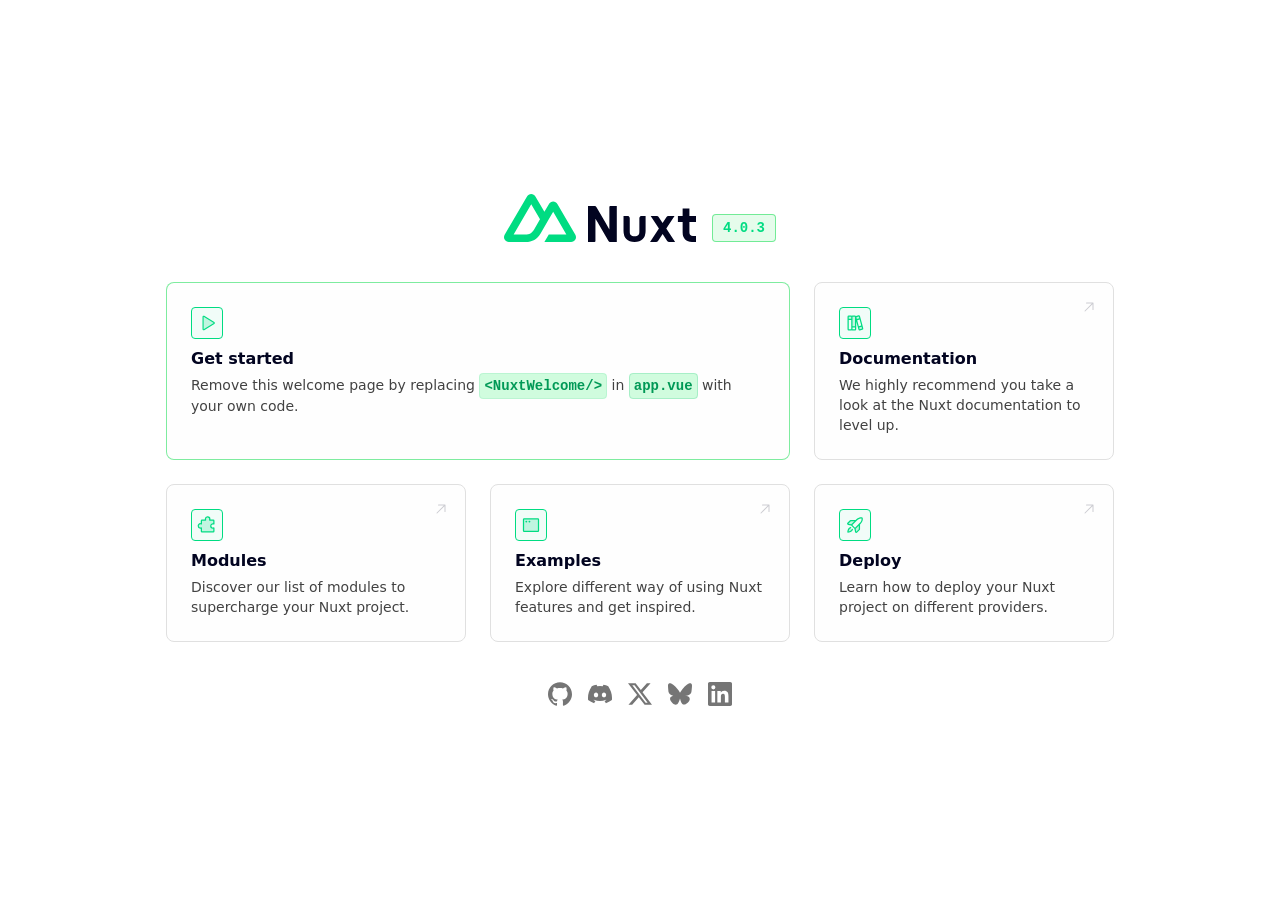
==== index.html @ 25d469da "Updates" ====
<!DOCTYPE html><html><head><meta charset="utf-8"><meta name="viewport" content="width=device-width, initial-scale=1"><title>Welcome to Nuxt!</title><style>*,:after,:before{border-color:var(--un-default-border-color,#e5e7eb);border-style:solid;border-width:0;box-sizing:border-box}:after,:before{--un-content:""}html{line-height:1.5;-webkit-text-size-adjust:100%;font-family:ui-sans-serif,system-ui,sans-serif,Apple Color Emoji,Segoe UI Emoji,Segoe UI Symbol,Noto Color Emoji;font-feature-settings:normal;font-variation-settings:normal;-moz-tab-size:4;tab-size:4;-webkit-tap-highlight-color:transparent}body{line-height:inherit;margin:0}h1,h2{font-size:inherit;font-weight:inherit}a{color:inherit;text-decoration:inherit}h1,h2,p,ul{margin:0}ul{list-style:none;padding:0}svg{display:block;vertical-align:middle}*,:after,:before{--un-rotate:0;--un-rotate-x:0;--un-rotate-y:0;--un-rotate-z:0;--un-scale-x:1;--un-scale-y:1;--un-scale-z:1;--un-skew-x:0;--un-skew-y:0;--un-translate-x:0;--un-translate-y:0;--un-translate-z:0;--un-pan-x: ;--un-pan-y: ;--un-pinch-zoom: ;--un-scroll-snap-strictness:proximity;--un-ordinal: ;--un-slashed-zero: ;--un-numeric-figure: ;--un-numeric-spacing: ;--un-numeric-fraction: ;--un-border-spacing-x:0;--un-border-spacing-y:0;--un-ring-offset-shadow:0 0 transparent;--un-ring-shadow:0 0 transparent;--un-shadow-inset: ;--un-shadow:0 0 transparent;--un-ring-inset: ;--un-ring-offset-width:0px;--un-ring-offset-color:#fff;--un-ring-width:0px;--un-ring-color:rgba(147,197,253,.5);--un-blur: ;--un-brightness: ;--un-contrast: ;--un-drop-shadow: ;--un-grayscale: ;--un-hue-rotate: ;--un-invert: ;--un-saturate: ;--un-sepia: ;--un-backdrop-blur: ;--un-backdrop-brightness: ;--un-backdrop-contrast: ;--un-backdrop-grayscale: ;--un-backdrop-hue-rotate: ;--un-backdrop-invert: ;--un-backdrop-opacity: ;--un-backdrop-saturate: ;--un-backdrop-sepia: }</style><style>.sr-only[data-v-98a0f204]{height:1px;margin:-1px;overflow:hidden;padding:0;width:1px;clip:rect(0,0,0,0);border-width:0;white-space:nowrap}.absolute[data-v-98a0f204],.sr-only[data-v-98a0f204]{position:absolute}.relative[data-v-98a0f204]{position:relative}.right-4[data-v-98a0f204]{right:1rem}.top-4[data-v-98a0f204]{top:1rem}.grid[data-v-98a0f204]{display:grid}.grid-cols-1[data-v-98a0f204]{grid-template-columns:repeat(1,minmax(0,1fr))}.mx-auto[data-v-98a0f204]{margin-left:auto;margin-right:auto}.mb-6[data-v-98a0f204]{margin-bottom:1.5rem}.mt-1[data-v-98a0f204]{margin-top:.25rem}.mt-4[data-v-98a0f204]{margin-top:1rem}.mt-6[data-v-98a0f204]{margin-top:1.5rem}.inline-block[data-v-98a0f204]{display:inline-block}.size-\[18px\][data-v-98a0f204]{height:18px;width:18px}.size-4[data-v-98a0f204]{height:1rem;width:1rem}.group:hover .group-hover\:size-5[data-v-98a0f204],.size-5[data-v-98a0f204]{height:1.25rem;width:1.25rem}.h-\[32px\][data-v-98a0f204]{height:32px}.h-8[data-v-98a0f204]{height:2rem}.max-w-\[980px\][data-v-98a0f204]{max-width:980px}.min-h-screen[data-v-98a0f204]{min-height:100vh}.w-\[32px\][data-v-98a0f204]{width:32px}.w-full[data-v-98a0f204]{width:100%}.flex[data-v-98a0f204]{display:flex}.inline-flex[data-v-98a0f204]{display:inline-flex}.flex-col[data-v-98a0f204]{flex-direction:column}.place-content-center[data-v-98a0f204]{place-content:center}.items-end[data-v-98a0f204]{align-items:flex-end}.items-center[data-v-98a0f204]{align-items:center}.justify-center[data-v-98a0f204]{justify-content:center}.gap-1[data-v-98a0f204]{gap:.25rem}.gap-4[data-v-98a0f204]{gap:1rem}.gap-y-4[data-v-98a0f204]{row-gap:1rem}.border[data-v-98a0f204]{border-width:1px}.border-\[\#00DC42\]\/50[data-v-98a0f204]{border-color:#00dc4280}.border-\[\#00DC82\][data-v-98a0f204]{--un-border-opacity:1;border-color:rgb(0 220 130/var(--un-border-opacity))}.border-gray-200[data-v-98a0f204]{--un-border-opacity:1;border-color:rgb(224 224 224/var(--un-border-opacity))}.border-green-600\/10[data-v-98a0f204]{border-color:#00bb6a1a}.border-green-600\/20[data-v-98a0f204]{border-color:#00bb6a33}.hover\:border-\[\#00DC82\][data-v-98a0f204]:hover{--un-border-opacity:1;border-color:rgb(0 220 130/var(--un-border-opacity))}.rounded[data-v-98a0f204]{border-radius:.25rem}.rounded-lg[data-v-98a0f204]{border-radius:.5rem}.bg-\[\#00DC42\]\/10[data-v-98a0f204]{background-color:#00dc421a}.bg-\[\#00DC82\]\/5[data-v-98a0f204]{background-color:#00dc820d}.bg-gray-50\/10[data-v-98a0f204]{background-color:#f5f5f51a}.bg-green-50[data-v-98a0f204]{--un-bg-opacity:1;background-color:rgb(208 252 222/var(--un-bg-opacity))}.bg-white[data-v-98a0f204]{--un-bg-opacity:1;background-color:rgb(255 255 255/var(--un-bg-opacity))}.p-1[data-v-98a0f204]{padding:.25rem}.p-6[data-v-98a0f204]{padding:1.5rem}.px-2[data-v-98a0f204]{padding-left:.5rem;padding-right:.5rem}.px-4[data-v-98a0f204]{padding-left:1rem;padding-right:1rem}.py-1[data-v-98a0f204]{padding-bottom:.25rem;padding-top:.25rem}.text-\[12px\][data-v-98a0f204]{font-size:12px}.text-base[data-v-98a0f204]{font-size:1rem;line-height:1.5rem}.text-sm[data-v-98a0f204]{font-size:.875rem;line-height:1.25rem}.group:hover .group-hover\:text-\[\#00DC82\][data-v-98a0f204],.text-\[\#00DC82\][data-v-98a0f204]{--un-text-opacity:1;color:rgb(0 220 130/var(--un-text-opacity))}.text-\[\#020420\][data-v-98a0f204]{--un-text-opacity:1;color:rgb(2 4 32/var(--un-text-opacity))}.text-\[\#020420\]\/20[data-v-98a0f204]{color:#02042033}.text-gray-500[data-v-98a0f204]{--un-text-opacity:1;color:rgb(117 117 117/var(--un-text-opacity))}.text-gray-700[data-v-98a0f204]{--un-text-opacity:1;color:rgb(66 66 66/var(--un-text-opacity))}.text-green-700[data-v-98a0f204]{--un-text-opacity:1;color:rgb(0 153 86/var(--un-text-opacity))}.hover\:text-\[\#020420\][data-v-98a0f204]:hover{--un-text-opacity:1;color:rgb(2 4 32/var(--un-text-opacity))}.font-bold[data-v-98a0f204]{font-weight:700}.font-semibold[data-v-98a0f204]{font-weight:600}.leading-none[data-v-98a0f204]{line-height:1}.font-mono[data-v-98a0f204]{font-family:ui-monospace,SFMono-Regular,Menlo,Monaco,Consolas,Liberation Mono,Courier New,monospace}.antialiased[data-v-98a0f204]{-webkit-font-smoothing:antialiased;-moz-osx-font-smoothing:grayscale}.focus-visible\:ring-2[data-v-98a0f204]:focus-visible{--un-ring-width:2px;--un-ring-offset-shadow:var(--un-ring-inset) 0 0 0 var(--un-ring-offset-width) var(--un-ring-offset-color);--un-ring-shadow:var(--un-ring-inset) 0 0 0 calc(var(--un-ring-width) + var(--un-ring-offset-width)) var(--un-ring-color);box-shadow:var(--un-ring-offset-shadow),var(--un-ring-shadow),var(--un-shadow)}.transition-all[data-v-98a0f204]{transition-duration:.15s;transition-property:all;transition-timing-function:cubic-bezier(.4,0,.2,1)}@media (prefers-color-scheme:dark){.dark\:border-\[\#00DC82\]\/50[data-v-98a0f204]{border-color:#00dc8280}.dark\:border-\[\#00DC82\]\/80[data-v-98a0f204],.group:hover .group-hover\:dark\:border-\[\#00DC82\]\/80[data-v-98a0f204]{border-color:#00dc82cc}.dark\:border-white\/10[data-v-98a0f204]{border-color:#ffffff1a}.dark\:border-white\/20[data-v-98a0f204]{border-color:#fff3}.hover\:dark\:border-\[\#00DC82\][data-v-98a0f204]:hover{--un-border-opacity:1;border-color:rgb(0 220 130/var(--un-border-opacity))}.dark\:bg-\[\#020420\][data-v-98a0f204]{--un-bg-opacity:1;background-color:rgb(2 4 32/var(--un-bg-opacity))}.dark\:bg-white\/5[data-v-98a0f204]{background-color:#ffffff0d}.dark\:text-\[\#00DC82\][data-v-98a0f204]{--un-text-opacity:1;color:rgb(0 220 130/var(--un-text-opacity))}.dark\:text-gray-200[data-v-98a0f204]{--un-text-opacity:1;color:rgb(224 224 224/var(--un-text-opacity))}.dark\:text-gray-400[data-v-98a0f204]{--un-text-opacity:1;color:rgb(158 158 158/var(--un-text-opacity))}.dark\:text-white[data-v-98a0f204]{--un-text-opacity:1;color:rgb(255 255 255/var(--un-text-opacity))}.dark\:text-white\/40[data-v-98a0f204]{color:#fff6}.dark\:hover\:text-white[data-v-98a0f204]:hover{--un-text-opacity:1;color:rgb(255 255 255/var(--un-text-opacity))}.group:hover .group-hover\:dark\:text-gray-100[data-v-98a0f204]{--un-text-opacity:1;color:rgb(238 238 238/var(--un-text-opacity))}}@media (min-width:640px){.sm\:col-span-2[data-v-98a0f204]{grid-column:span 2/span 2}.sm\:grid-cols-3[data-v-98a0f204]{grid-template-columns:repeat(3,minmax(0,1fr))}.sm\:mb-0[data-v-98a0f204]{margin-bottom:0}.sm\:mt-0[data-v-98a0f204]{margin-top:0}.sm\:mt-10[data-v-98a0f204]{margin-top:2.5rem}.sm\:mt-6[data-v-98a0f204]{margin-top:1.5rem}.sm\:h-12[data-v-98a0f204]{height:3rem}.sm\:gap-6[data-v-98a0f204]{gap:1.5rem}.sm\:px-2\.5[data-v-98a0f204]{padding-left:.625rem;padding-right:.625rem}.sm\:px-6[data-v-98a0f204]{padding-left:1.5rem;padding-right:1.5rem}.sm\:py-1\.5[data-v-98a0f204]{padding-bottom:.375rem;padding-top:.375rem}.sm\:text-\[14px\][data-v-98a0f204]{font-size:14px}.sm\:text-base[data-v-98a0f204]{font-size:1rem;line-height:1.5rem}}@media (min-width:1024px){.lg\:px-8[data-v-98a0f204]{padding-left:2rem;padding-right:2rem}}</style><link rel="stylesheet" href="/test-nuxt-page/_nuxt/entry.nBs2o3t4.css" crossorigin><link rel="preload" as="fetch" crossorigin="anonymous" href="/test-nuxt-page/_payload.json?ec379219-ec7d-4cd9-8d14-8e6682b05ac1"><link rel="modulepreload" as="script" crossorigin href="/test-nuxt-page/_nuxt/ZnwRyujF.js"><link rel="preload" as="fetch" fetchpriority="low" crossorigin="anonymous" href="/test-nuxt-page/_nuxt/builds/meta/ec379219-ec7d-4cd9-8d14-8e6682b05ac1.json"><link rel="prefetch" as="script" crossorigin href="/test-nuxt-page/_nuxt/DG6KD5O2.js"><link rel="prefetch" as="script" crossorigin href="/test-nuxt-page/_nuxt/CiUg1s2D.js"><script>!function(){const e=document.createElement("link").relList;if(!(e&&e.supports&&e.supports("modulepreload"))){for(const e of document.querySelectorAll('link[rel="modulepreload"]'))r(e);new MutationObserver(e=>{for(const o of e)if("childList"===o.type)for(const e of o.addedNodes)"LINK"===e.tagName&&"modulepreload"===e.rel&&r(e)}).observe(document,{childList:!0,subtree:!0})}function r(e){if(e.ep)return;e.ep=!0;const r=function(e){const r={};return e.integrity&&(r.integrity=e.integrity),e.referrerPolicy&&(r.referrerPolicy=e.referrerPolicy),"use-credentials"===e.crossOrigin?r.credentials="include":"anonymous"===e.crossOrigin?r.credentials="omit":r.credentials="same-origin",r}(e);fetch(e.href,r)}}();</script><script type="module" src="/test-nuxt-page/_nuxt/ZnwRyujF.js" crossorigin></script></head><body><div id="__nuxt"><div><div></div><div class="antialiased bg-white dark:bg-[#020420] dark:text-white flex flex-col items-center justify-center min-h-screen place-content-center sm:text-base text-[#020420] text-sm" data-v-98a0f204><div class="flex flex-col mt-6 sm:mt-0" data-v-98a0f204><h1 class="flex flex-col gap-y-4 items-center justify-center" data-v-98a0f204><a href="https://nuxt.com?utm_source=nuxt-welcome" target="_blank" class="gap-4 inline-flex items-end" data-v-98a0f204><svg xmlns="http://www.w3.org/2000/svg" fill="none" aria-label="Nuxt" class="h-8 sm:h-12" viewBox="0 0 800 200" data-v-98a0f204><path fill="#00dc82" d="M168.303 200h111.522c3.543 0 7.022-.924 10.09-2.679A20.1 20.1 0 0 0 297.3 190a19.86 19.86 0 0 0 2.7-10.001 19.86 19.86 0 0 0-2.709-9.998L222.396 41.429a20.1 20.1 0 0 0-7.384-7.32 20.3 20.3 0 0 0-10.088-2.679c-3.541 0-7.02.925-10.087 2.68a20.1 20.1 0 0 0-7.384 7.32l-19.15 32.896L130.86 9.998a20.1 20.1 0 0 0-7.387-7.32A20.3 20.3 0 0 0 113.384 0c-3.542 0-7.022.924-10.09 2.679a20.1 20.1 0 0 0-7.387 7.319L2.709 170A19.85 19.85 0 0 0 0 179.999c-.002 3.511.93 6.96 2.7 10.001a20.1 20.1 0 0 0 7.385 7.321A20.3 20.3 0 0 0 20.175 200h70.004c27.737 0 48.192-12.075 62.266-35.633l34.171-58.652 18.303-31.389 54.93 94.285h-73.233zm-79.265-31.421-48.854-.011 73.232-125.706 36.541 62.853-24.466 42.01c-9.347 15.285-19.965 20.854-36.453 20.854" data-v-98a0f204></path><path fill="currentColor" d="M377 200a4 4 0 0 0 4-4v-93s5.244 8.286 15 25l38.707 66.961c1.789 3.119 5.084 5.039 8.649 5.039H470V50h-27a4 4 0 0 0-4 4v94l-17-30-36.588-62.98c-1.792-3.108-5.081-5.02-8.639-5.02H350v150zm299.203-56.143L710.551 92h-25.73a9.97 9.97 0 0 0-8.333 4.522L660.757 120.5l-15.731-23.978A9.97 9.97 0 0 0 636.693 92h-25.527l34.348 51.643L608.524 200h24.966a9.97 9.97 0 0 0 8.29-4.458l19.18-28.756 18.981 28.72a9.97 9.97 0 0 0 8.313 4.494h24.736zM724.598 92h19.714V60.071h28.251V92H800v24.857h-27.437V159.5c0 10.5 5.284 15.429 14.43 15.429H800V200h-16.869c-23.576 0-38.819-14.143-38.819-39.214v-43.929h-19.714zM590 92h-15c-3.489 0-6.218.145-8.5 2.523-2.282 2.246-2.5 3.63-2.5 7.066v52.486c0 8.058-.376 12.962-4 16.925-3.624 3.831-8.619 5-16 5-7.247 0-12.376-1.169-16-5-3.624-3.963-4-8.867-4-16.925v-52.486c0-3.435-.218-4.82-2.5-7.066C519.218 92.145 516.489 92 513 92h-15v62.422q0 21.006 11.676 33.292C517.594 195.905 529.103 200 544 200s26.204-4.095 34.123-12.286Q590 175.428 590 154.422z" data-v-98a0f204></path></svg> <span class="bg-[#00DC42]/10 border border-[#00DC42]/50 font-mono font-semibold group-hover:bg-[#00DC42]/15 group-hover:border-[#00DC42] inline-block leading-none px-2 py-1 rounded sm:px-2.5 sm:py-1.5 sm:text-[14px] text-[#00DC82] text-[12px]" data-v-98a0f204>4.0.3</span></a></h1><div class="gap-4 grid grid-cols-1 max-w-[980px] mt-6 px-4 sm:gap-6 sm:grid-cols-3 sm:mt-10 w-full" data-v-98a0f204><div class="bg-gray-50/10 border border-[#00DC42]/50 dark:bg-white/5 flex flex-col gap-1 p-6 rounded-lg sm:col-span-2" data-v-98a0f204><div class="bg-[#00DC82]/5 border border-[#00DC82] dark:bg-[#020420] dark:border-[#00DC82]/80 dark:text-[#00DC82] flex h-[32px] items-center justify-center rounded text-[#00DC82] w-[32px]" data-v-98a0f204><svg xmlns="http://www.w3.org/2000/svg" class="size-[18px]" viewBox="0 0 256 256" data-v-98a0f204><path fill="currentColor" d="m228.1 121.2-143.9-88A8 8 0 0 0 72 40v176a8 8 0 0 0 12.2 6.8l143.9-88a7.9 7.9 0 0 0 0-13.6" opacity=".2" data-v-98a0f204></path><path fill="currentColor" d="M80 232a15.5 15.5 0 0 1-7.8-2.1A15.8 15.8 0 0 1 64 216V40a15.8 15.8 0 0 1 8.2-13.9 15.5 15.5 0 0 1 16.1.3l144 87.9a16 16 0 0 1 0 27.4l-144 87.9A15.4 15.4 0 0 1 80 232m0-192v176l144-88Z" data-v-98a0f204></path></svg></div><h2 class="font-semibold mt-1 text-base" data-v-98a0f204>Get started</h2><p class="dark:text-gray-200 text-gray-700 text-sm" data-v-98a0f204>Remove this welcome page by replacing <a class="bg-green-50 border border-green-600/10 dark:bg-[#020420] dark:border-white/10 dark:text-[#00DC82] font-bold font-mono p-1 rounded text-green-700" data-v-98a0f204>&lt;NuxtWelcome/&gt;</a> in <a href="https://nuxt.com/docs/guide/directory-structure/app" target="_blank" rel="noopener" class="bg-green-50 border border-green-600/20 dark:bg-[#020420] dark:border-white/20 dark:text-[#00DC82] font-bold font-mono hover:border-[#00DC82] p-1 rounded text-green-700" data-v-98a0f204>app.vue</a> with your own code.</p></div><a href="https://nuxt.com/docs?utm_source=nuxt-welcome" target="_blank" class="bg-gray-50/10 border border-gray-200 dark:bg-white/5 dark:border-white/10 flex flex-col gap-1 group hover:border-[#00DC82] hover:dark:border-[#00DC82] p-6 relative rounded-lg transition-all" data-v-98a0f204><div class="bg-[#00DC82]/5 border border-[#00DC82] dark:bg-[#020420] dark:border-[#00DC82]/50 dark:text-[#00DC82] flex group-hover:dark:border-[#00DC82]/80 h-[32px] items-center justify-center rounded text-[#00DC82] transition-all w-[32px]" data-v-98a0f204><svg xmlns="http://www.w3.org/2000/svg" class="size-5" viewBox="0 0 256 256" data-v-98a0f204><path fill="currentColor" d="M136 48v128H88V80H40V48a8 8 0 0 1 8-8h32a8 8 0 0 1 8 8 8 8 0 0 1 8-8h32a8 8 0 0 1 8 8m89.9 149.6-8.3-30.9-46.4 12.5 8.3 30.9a8 8 0 0 0 9.8 5.6l30.9-8.3a8 8 0 0 0 5.7-9.8M184.5 43.1a8.1 8.1 0 0 0-9.8-5.7l-30.9 8.3a8.1 8.1 0 0 0-5.7 9.8l8.3 30.9L192.8 74Z" opacity=".2" data-v-98a0f204></path><path fill="currentColor" d="M233.6 195.6 192.2 41a16 16 0 0 0-19.6-11.3L141.7 38l-1 .3A16 16 0 0 0 128 32H96a15.8 15.8 0 0 0-8 2.2 15.8 15.8 0 0 0-8-2.2H48a16 16 0 0 0-16 16v160a16 16 0 0 0 16 16h32a15.8 15.8 0 0 0 8-2.2 15.8 15.8 0 0 0 8 2.2h32a16 16 0 0 0 16-16v-99.6l27.8 103.7a16 16 0 0 0 15.5 11.9 20 20 0 0 0 4.1-.5l30.9-8.3a16 16 0 0 0 11.3-19.6M156.2 92.1l30.9-8.3 20.7 77.3-30.9 8.3Zm20.5-46.9 6.3 23.1-30.9 8.3-6.3-23.1ZM128 48v120H96V48Zm-48 0v24H48V48ZM48 208V88h32v120Zm80 0H96v-24h32zm90.2-8.3-30.9 8.3-6.3-23.2 31-8.3z" data-v-98a0f204></path></svg></div> <svg xmlns="http://www.w3.org/2000/svg" class="absolute dark:text-white/40 group-hover:size-5 group-hover:text-[#00DC82] right-4 size-4 text-[#020420]/20 top-4 transition-all" viewBox="0 0 256 256" data-v-98a0f204><path fill="currentColor" d="M200 64v104a8 8 0 0 1-16 0V83.3L69.7 197.7a8.2 8.2 0 0 1-11.4 0 8.1 8.1 0 0 1 0-11.4L172.7 72H88a8 8 0 0 1 0-16h104a8 8 0 0 1 8 8" data-v-98a0f204></path></svg> <h2 class="font-semibold mt-1 text-base" data-v-98a0f204>Documentation</h2> <p class="dark:text-gray-200 group-hover:dark:text-gray-100 text-gray-700 text-sm" data-v-98a0f204>We highly recommend you take a look at the Nuxt documentation to level up.</p></a></div><div class="gap-4 grid grid-cols-1 max-w-[980px] mt-4 px-4 sm:gap-6 sm:grid-cols-3 sm:mt-6 w-full" data-v-98a0f204><a href="https://nuxt.com/modules?utm_source=nuxt-welcome" target="_blank" class="bg-gray-50/10 border border-gray-200 dark:bg-white/5 dark:border-white/10 flex flex-col gap-1 group hover:border-[#00DC82] hover:dark:border-[#00DC82] p-6 relative rounded-lg transition-all" data-v-98a0f204><div class="bg-[#00DC82]/5 border border-[#00DC82] dark:bg-[#020420] dark:border-[#00DC82]/50 dark:text-[#00DC82] flex group-hover:dark:border-[#00DC82]/80 h-[32px] items-center justify-center rounded text-[#00DC82] transition-all w-[32px]" data-v-98a0f204><svg xmlns="http://www.w3.org/2000/svg" class="size-5" viewBox="0 0 256 256" data-v-98a0f204><path fill="currentColor" d="M64 216a8 8 0 0 1-8-8v-42.7a27.6 27.6 0 0 1-14.1 2.6A28 28 0 1 1 56 114.7V72a8 8 0 0 1 8-8h46.7a27.6 27.6 0 0 1-2.6-14.1A28 28 0 1 1 161.3 64H208a8 8 0 0 1 8 8v42.7a27.6 27.6 0 0 0-14.1-2.6 28 28 0 1 0 14.1 53.2V208a8 8 0 0 1-8 8Z" opacity=".2" data-v-98a0f204></path><path fill="currentColor" d="M220.3 158.5a8.1 8.1 0 0 0-7.7-.4 20.2 20.2 0 0 1-23.2-4.4 20 20 0 0 1 13.1-33.6 19.6 19.6 0 0 1 10.1 1.8 8.1 8.1 0 0 0 7.7-.4 8.2 8.2 0 0 0 3.7-6.8V72a16 16 0 0 0-16-16h-36.2c.1-1.3.2-2.7.2-4a36.1 36.1 0 0 0-38.3-35.9 36 36 0 0 0-33.6 33.3 36.4 36.4 0 0 0 .1 6.6H64a16 16 0 0 0-16 16v32.2l-4-.2a35.6 35.6 0 0 0-26.2 11.4 35.3 35.3 0 0 0-9.7 26.9 36 36 0 0 0 33.3 33.6 36.4 36.4 0 0 0 6.6-.1V208a16 16 0 0 0 16 16h144a16 16 0 0 0 16-16v-42.7a8.2 8.2 0 0 0-3.7-6.8M208 208H64v-42.7a8.2 8.2 0 0 0-3.7-6.8 8.1 8.1 0 0 0-7.7-.4 19.6 19.6 0 0 1-10.1 1.8 20 20 0 0 1-13.1-33.6 20.2 20.2 0 0 1 23.2-4.4 8.1 8.1 0 0 0 7.7-.4 8.2 8.2 0 0 0 3.7-6.8V72h46.7a8.2 8.2 0 0 0 6.8-3.7 8.1 8.1 0 0 0 .4-7.7 19.6 19.6 0 0 1-1.8-10.1 20 20 0 0 1 33.6-13.1 20.2 20.2 0 0 1 4.4 23.2 8.1 8.1 0 0 0 .4 7.7 8.2 8.2 0 0 0 6.8 3.7H208v32.2a36.4 36.4 0 0 0-6.6-.1 36 36 0 0 0-33.3 33.6A36.1 36.1 0 0 0 204 176l4-.2Z" data-v-98a0f204></path></svg></div> <svg xmlns="http://www.w3.org/2000/svg" class="absolute dark:text-white/40 group-hover:size-5 group-hover:text-[#00DC82] right-4 size-4 text-[#020420]/20 top-4 transition-all" viewBox="0 0 256 256" data-v-98a0f204><path fill="currentColor" d="M200 64v104a8 8 0 0 1-16 0V83.3L69.7 197.7a8.2 8.2 0 0 1-11.4 0 8.1 8.1 0 0 1 0-11.4L172.7 72H88a8 8 0 0 1 0-16h104a8 8 0 0 1 8 8" data-v-98a0f204></path></svg> <h2 class="font-semibold mt-1 text-base" data-v-98a0f204>Modules</h2> <p class="dark:text-gray-200 group-hover:dark:text-gray-100 text-gray-700 text-sm" data-v-98a0f204>Discover our list of modules to supercharge your Nuxt project.</p></a> <a href="https://nuxt.com/docs/examples?utm_source=nuxt-welcome" target="_blank" class="bg-gray-50/10 border border-gray-200 dark:bg-white/5 dark:border-white/10 flex flex-col gap-1 group hover:border-[#00DC82] hover:dark:border-[#00DC82] p-6 relative rounded-lg transition-all" data-v-98a0f204><div class="bg-[#00DC82]/5 border border-[#00DC82] dark:bg-[#020420] dark:border-[#00DC82]/50 dark:text-[#00DC82] flex group-hover:dark:border-[#00DC82]/80 h-[32px] items-center justify-center rounded text-[#00DC82] transition-all w-[32px]" data-v-98a0f204><svg xmlns="http://www.w3.org/2000/svg" class="size-5" viewBox="0 0 256 256" data-v-98a0f204><path fill="currentColor" d="M224 56v144a8 8 0 0 1-8 8H40a8 8 0 0 1-8-8V56a8 8 0 0 1 8-8h176a8 8 0 0 1 8 8" opacity=".2" data-v-98a0f204></path><path fill="currentColor" d="M216 40H40a16 16 0 0 0-16 16v144a16 16 0 0 0 16 16h176a16 16 0 0 0 16-16V56a16 16 0 0 0-16-16m0 160H40V56h176zM80 84a12 12 0 1 1-12-12 12 12 0 0 1 12 12m40 0a12 12 0 1 1-12-12 12 12 0 0 1 12 12" data-v-98a0f204></path></svg></div> <svg xmlns="http://www.w3.org/2000/svg" class="absolute dark:text-white/40 group-hover:size-5 group-hover:text-[#00DC82] right-4 size-4 text-[#020420]/20 top-4 transition-all" viewBox="0 0 256 256" data-v-98a0f204><path fill="currentColor" d="M200 64v104a8 8 0 0 1-16 0V83.3L69.7 197.7a8.2 8.2 0 0 1-11.4 0 8.1 8.1 0 0 1 0-11.4L172.7 72H88a8 8 0 0 1 0-16h104a8 8 0 0 1 8 8" data-v-98a0f204></path></svg> <h2 class="font-semibold mt-1 text-base" data-v-98a0f204>Examples</h2> <p class="dark:text-gray-200 group-hover:dark:text-gray-100 text-gray-700 text-sm" data-v-98a0f204>Explore different way of using Nuxt features and get inspired.</p></a> <a href="https://nuxt.com/deploy?utm_source=nuxt-welcome" target="_blank" class="bg-gray-50/10 border border-gray-200 dark:bg-white/5 dark:border-white/10 flex flex-col gap-1 group hover:border-[#00DC82] hover:dark:border-[#00DC82] p-6 relative rounded-lg transition-all" data-v-98a0f204><div class="bg-[#00DC82]/5 border border-[#00DC82] dark:bg-[#020420] dark:border-[#00DC82]/50 dark:text-[#00DC82] flex group-hover:dark:border-[#00DC82]/80 h-[32px] items-center justify-center rounded text-[#00DC82] transition-all w-[32px]" data-v-98a0f204><svg xmlns="http://www.w3.org/2000/svg" width="20" height="20" viewBox="0 0 256 256" data-v-98a0f204><path fill="currentColor" d="M94.1 184.6c-11.4 33.9-56.6 33.9-56.6 33.9s0-45.2 33.9-56.6Zm90.5-67.9v64.6a8 8 0 0 1-2.4 5.6l-32.3 32.4a8 8 0 0 1-13.5-4.1l-8.4-41.9Zm-45.3-45.3H74.7a8 8 0 0 0-5.6 2.4l-32.4 32.3a8 8 0 0 0 4.1 13.5l41.9 8.4Z" opacity=".2" data-v-98a0f204></path><path fill="currentColor" d="M96.6 177a7.9 7.9 0 0 0-10.1 5c-6.6 19.7-27.9 25.8-40.2 27.7 1.9-12.3 8-33.6 27.7-40.2a8 8 0 1 0-5.1-15.1c-16.4 5.4-28.4 18.4-34.8 37.5a91.8 91.8 0 0 0-4.6 26.6 8 8 0 0 0 8 8 91.8 91.8 0 0 0 26.6-4.6c19.1-6.4 32.1-18.4 37.5-34.8a7.9 7.9 0 0 0-5-10.1" data-v-98a0f204></path><path fill="currentColor" d="M227.6 41.8a15.7 15.7 0 0 0-13.4-13.4c-11.3-1.7-40.6-2.5-69.2 26.1l-9 8.9H74.7a16.2 16.2 0 0 0-11.3 4.7l-32.3 32.4a15.9 15.9 0 0 0-4 15.9 16 16 0 0 0 12.2 11.1l39.5 7.9 41.8 41.8 7.9 39.5a16 16 0 0 0 11.1 12.2 14.7 14.7 0 0 0 4.6.7 15.6 15.6 0 0 0 11.3-4.7l32.4-32.3a16.2 16.2 0 0 0 4.7-11.3V120l8.9-9c28.6-28.6 27.8-57.9 26.1-69.2M74.7 79.4H120l-39.9 39.9-37.7-7.5Zm81.6-13.6c7.8-7.8 28.8-25.6 55.5-21.6 4 26.7-13.8 47.7-21.6 55.5L128 161.9 94.1 128Zm20.3 115.5-32.4 32.3-7.5-37.7 39.9-39.9Z" data-v-98a0f204></path></svg></div> <svg xmlns="http://www.w3.org/2000/svg" class="absolute dark:text-white/40 group-hover:size-5 group-hover:text-[#00DC82] right-4 size-4 text-[#020420]/20 top-4 transition-all" viewBox="0 0 256 256" data-v-98a0f204><path fill="currentColor" d="M200 64v104a8 8 0 0 1-16 0V83.3L69.7 197.7a8.2 8.2 0 0 1-11.4 0 8.1 8.1 0 0 1 0-11.4L172.7 72H88a8 8 0 0 1 0-16h104a8 8 0 0 1 8 8" data-v-98a0f204></path></svg> <h2 class="font-semibold mt-1 text-base" data-v-98a0f204>Deploy</h2> <p class="dark:text-gray-200 group-hover:dark:text-gray-100 text-gray-700 text-sm" data-v-98a0f204>Learn how to deploy your Nuxt project on different providers.</p></a></div><footer class="lg:px-8 mb-6 mt-6 mx-auto px-4 sm:mb-0 sm:mt-10 sm:px-6 w-full" data-v-98a0f204><ul class="flex gap-4 items-center justify-center" data-v-98a0f204><li data-v-98a0f204><a href="https://go.nuxt.com/github" target="_blank" class="dark:hover:text-white dark:text-gray-400 focus-visible:ring-2 hover:text-[#020420] text-gray-500" data-v-98a0f204><span class="sr-only" data-v-98a0f204>Nuxt GitHub Repository</span> <svg xmlns="http://www.w3.org/2000/svg" width="24" height="24" viewBox="0 0 24 24" data-v-98a0f204><path fill="currentColor" d="M12 .297c-6.63 0-12 5.373-12 12 0 5.303 3.438 9.8 8.205 11.385.6.113.82-.258.82-.577 0-.285-.01-1.04-.015-2.04-3.338.724-4.042-1.61-4.042-1.61C4.422 18.07 3.633 17.7 3.633 17.7c-1.087-.744.084-.729.084-.729 1.205.084 1.838 1.236 1.838 1.236 1.07 1.835 2.809 1.305 3.495.998.108-.776.417-1.305.76-1.605-2.665-.3-5.466-1.332-5.466-5.93 0-1.31.465-2.38 1.235-3.22-.135-.303-.54-1.523.105-3.176 0 0 1.005-.322 3.3 1.23.96-.267 1.98-.399 3-.405 1.02.006 2.04.138 3 .405 2.28-1.552 3.285-1.23 3.285-1.23.645 1.653.24 2.873.12 3.176.765.84 1.23 1.91 1.23 3.22 0 4.61-2.805 5.625-5.475 5.92.42.36.81 1.096.81 2.22 0 1.606-.015 2.896-.015 3.286 0 .315.21.69.825.57C20.565 22.092 24 17.592 24 12.297c0-6.627-5.373-12-12-12" data-v-98a0f204></path></svg></a></li><li data-v-98a0f204><a href="https://go.nuxt.com/discord" target="_blank" class="dark:hover:text-white dark:text-gray-400 focus-visible:ring-2 hover:text-[#020420] text-gray-500" data-v-98a0f204><span class="sr-only" data-v-98a0f204>Nuxt Discord Server</span> <svg xmlns="http://www.w3.org/2000/svg" width="24" height="24" viewBox="0 0 24 24" data-v-98a0f204><path fill="currentColor" d="M20.317 4.37a19.8 19.8 0 0 0-4.885-1.515.074.074 0 0 0-.079.037c-.21.375-.444.864-.608 1.25a18.3 18.3 0 0 0-5.487 0 13 13 0 0 0-.617-1.25.08.08 0 0 0-.079-.037A19.7 19.7 0 0 0 3.677 4.37a.1.1 0 0 0-.032.027C.533 9.046-.32 13.58.099 18.057a.08.08 0 0 0 .031.057 19.9 19.9 0 0 0 5.993 3.03.08.08 0 0 0 .084-.028 14 14 0 0 0 1.226-1.994.076.076 0 0 0-.041-.106 13 13 0 0 1-1.872-.892.077.077 0 0 1-.008-.128 10 10 0 0 0 .372-.292.07.07 0 0 1 .077-.01c3.928 1.793 8.18 1.793 12.062 0a.07.07 0 0 1 .078.01q.181.149.373.292a.077.077 0 0 1-.006.127 12.3 12.3 0 0 1-1.873.892.077.077 0 0 0-.041.107c.36.698.772 1.362 1.225 1.993a.08.08 0 0 0 .084.028 19.8 19.8 0 0 0 6.002-3.03.08.08 0 0 0 .032-.054c.5-5.177-.838-9.674-3.549-13.66a.06.06 0 0 0-.031-.03M8.02 15.33c-1.182 0-2.157-1.085-2.157-2.419 0-1.333.956-2.419 2.157-2.419 1.21 0 2.176 1.096 2.157 2.42 0 1.333-.956 2.418-2.157 2.418m7.975 0c-1.183 0-2.157-1.085-2.157-2.419 0-1.333.955-2.419 2.157-2.419 1.21 0 2.176 1.096 2.157 2.42 0 1.333-.946 2.418-2.157 2.418" data-v-98a0f204></path></svg></a></li><li data-v-98a0f204><a href="https://go.nuxt.com/x" target="_blank" class="dark:hover:text-white dark:text-gray-400 focus-visible:ring-2 hover:text-[#020420] text-gray-500" data-v-98a0f204><span class="sr-only" data-v-98a0f204>Nuxt on X</span> <svg xmlns="http://www.w3.org/2000/svg" width="24" height="24" viewBox="0 0 24 24" data-v-98a0f204><path fill="currentColor" d="M18.901 1.153h3.68l-8.04 9.19L24 22.846h-7.406l-5.8-7.584-6.638 7.584H.474l8.6-9.83L0 1.154h7.594l5.243 6.932ZM17.61 20.644h2.039L6.486 3.24H4.298Z" data-v-98a0f204></path></svg></a></li><li data-v-98a0f204><a href="https://go.nuxt.com/bluesky" target="_blank" class="dark:hover:text-white dark:text-gray-400 focus-visible:ring-2 hover:text-[#020420] text-gray-500" data-v-98a0f204><span class="sr-only" data-v-98a0f204>Nuxt Bluesky</span> <svg xmlns="http://www.w3.org/2000/svg" width="24" height="24" viewBox="0 0 24 24" data-v-98a0f204><path fill="currentColor" d="M12 10.8c-1.087-2.114-4.046-6.053-6.798-7.995C2.566.944 1.561 1.266.902 1.565.139 1.908 0 3.08 0 3.768c0 .69.378 5.65.624 6.479.815 2.736 3.713 3.66 6.383 3.364q.204-.03.415-.056-.207.033-.415.056c-3.912.58-7.387 2.005-2.83 7.078 5.013 5.19 6.87-1.113 7.823-4.308.953 3.195 2.05 9.271 7.733 4.308 4.267-4.308 1.172-6.498-2.74-7.078a9 9 0 0 1-.415-.056q.21.026.415.056c2.67.297 5.568-.628 6.383-3.364.246-.828.624-5.79.624-6.478 0-.69-.139-1.861-.902-2.206-.659-.298-1.664-.62-4.3 1.24C16.046 4.748 13.087 8.687 12 10.8" data-v-98a0f204></path></svg></a></li><li data-v-98a0f204><a href="https://go.nuxt.com/linkedin" target="_blank" class="dark:hover:text-white dark:text-gray-400 focus-visible:ring-2 hover:text-[#020420] text-gray-500" data-v-98a0f204><span class="sr-only" data-v-98a0f204>Nuxt Linkedin</span> <svg xmlns="http://www.w3.org/2000/svg" width="24" height="24" viewBox="0 0 24 24" data-v-98a0f204><path fill="currentColor" d="M20.447 20.452h-3.554v-5.569c0-1.328-.027-3.037-1.852-3.037-1.853 0-2.136 1.445-2.136 2.939v5.667H9.351V9h3.414v1.561h.046c.477-.9 1.637-1.85 3.37-1.85 3.601 0 4.267 2.37 4.267 5.455v6.286zM5.337 7.433a2.06 2.06 0 0 1-2.063-2.065 2.064 2.064 0 1 1 2.063 2.065m1.782 13.019H3.555V9h3.564zM22.225 0H1.771C.792 0 0 .774 0 1.729v20.542C0 23.227.792 24 1.771 24h20.451C23.2 24 24 23.227 24 22.271V1.729C24 .774 23.2 0 22.222 0z" data-v-98a0f204></path></svg></a></li></ul></footer></div></div></div></div><div id="teleports"></div><script type="application/json" data-nuxt-data="nuxt-app" data-ssr="true" id="__NUXT_DATA__" data-src="/test-nuxt-page/_payload.json?ec379219-ec7d-4cd9-8d14-8e6682b05ac1">[{"state":1,"once":3,"_errors":4,"serverRendered":6,"path":7,"prerenderedAt":8},["Reactive",2],{},["Set"],["ShallowReactive",5],{},true,"/",1755239828559]</script><script>window.__NUXT__={};window.__NUXT__.config={public:{},app:{baseURL:"/test-nuxt-page/",buildId:"ec379219-ec7d-4cd9-8d14-8e6682b05ac1",buildAssetsDir:"/_nuxt/",cdnURL:""}}</script></body></html>
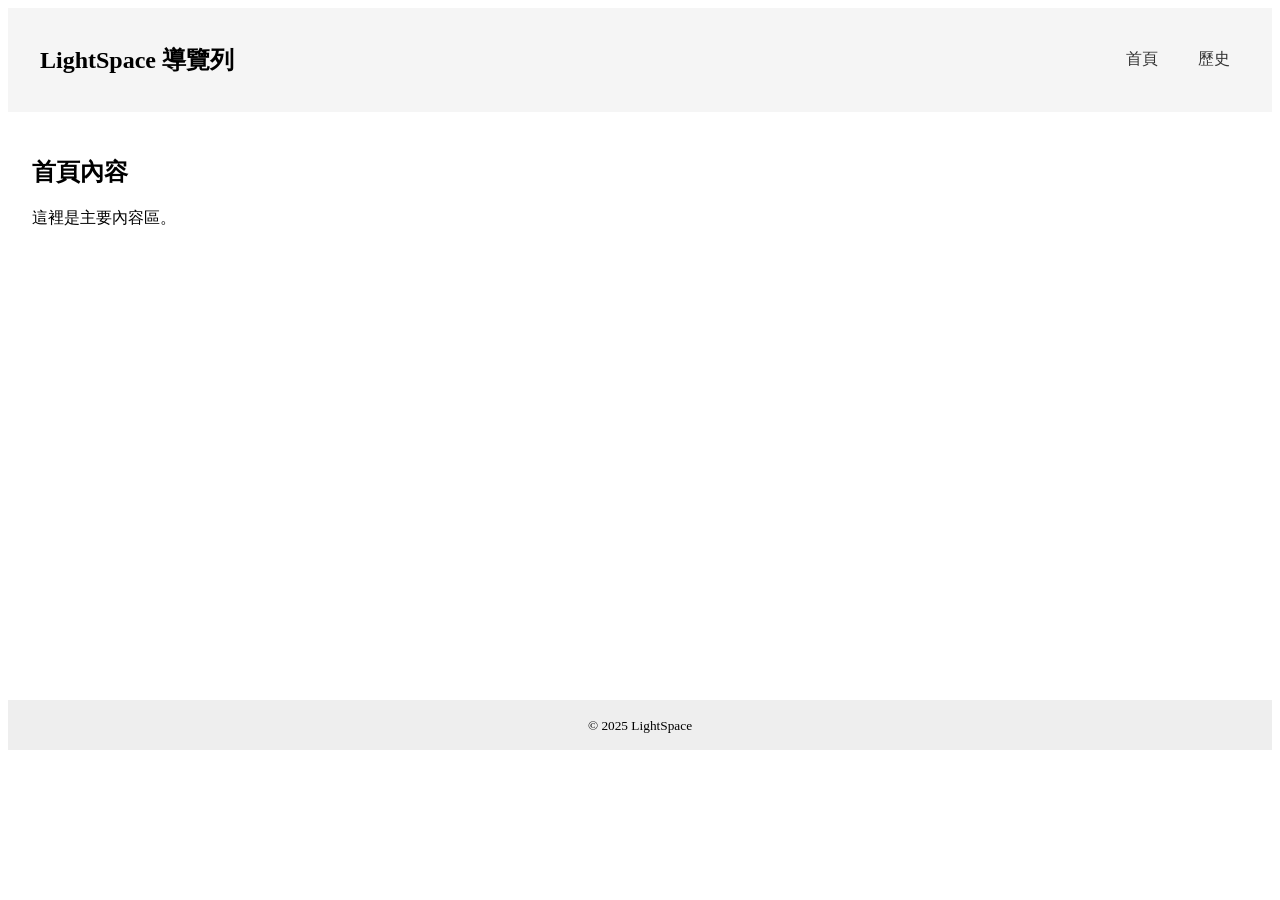
==== commit a81c8948: "Updates" ====
--- a/index.html
+++ b/index.html
@@ -1 +1 @@
-<!DOCTYPE html><html><head><meta charset="utf-8"><meta name="viewport" content="width=device-width, initial-scale=1"><title>Welcome to Nuxt!</title><style>*,:after,:before{border-color:var(--un-default-border-color,#e5e7eb);border-style:solid;border-width:0;box-sizing:border-box}:after,:before{--un-content:""}html{line-height:1.5;-webkit-text-size-adjust:100%;font-family:ui-sans-serif,system-ui,sans-serif,Apple Color Emoji,Segoe UI Emoji,Segoe UI Symbol,Noto Color Emoji;font-feature-settings:normal;font-variation-settings:normal;-moz-tab-size:4;tab-size:4;-webkit-tap-highlight-color:transparent}body{line-height:inherit;margin:0}h1,h2{font-size:inherit;font-weight:inherit}a{color:inherit;text-decoration:inherit}h1,h2,p,ul{margin:0}ul{list-style:none;padding:0}svg{display:block;vertical-align:middle}*,:after,:before{--un-rotate:0;--un-rotate-x:0;--un-rotate-y:0;--un-rotate-z:0;--un-scale-x:1;--un-scale-y:1;--un-scale-z:1;--un-skew-x:0;--un-skew-y:0;--un-translate-x:0;--un-translate-y:0;--un-translate-z:0;--un-pan-x: ;--un-pan-y: ;--un-pinch-zoom: ;--un-scroll-snap-strictness:proximity;--un-ordinal: ;--un-slashed-zero: ;--un-numeric-figure: ;--un-numeric-spacing: ;--un-numeric-fraction: ;--un-border-spacing-x:0;--un-border-spacing-y:0;--un-ring-offset-shadow:0 0 transparent;--un-ring-shadow:0 0 transparent;--un-shadow-inset: ;--un-shadow:0 0 transparent;--un-ring-inset: ;--un-ring-offset-width:0px;--un-ring-offset-color:#fff;--un-ring-width:0px;--un-ring-color:rgba(147,197,253,.5);--un-blur: ;--un-brightness: ;--un-contrast: ;--un-drop-shadow: ;--un-grayscale: ;--un-hue-rotate: ;--un-invert: ;--un-saturate: ;--un-sepia: ;--un-backdrop-blur: ;--un-backdrop-brightness: ;--un-backdrop-contrast: ;--un-backdrop-grayscale: ;--un-backdrop-hue-rotate: ;--un-backdrop-invert: ;--un-backdrop-opacity: ;--un-backdrop-saturate: ;--un-backdrop-sepia: }</style><style>.sr-only[data-v-98a0f204]{height:1px;margin:-1px;overflow:hidden;padding:0;width:1px;clip:rect(0,0,0,0);border-width:0;white-space:nowrap}.absolute[data-v-98a0f204],.sr-only[data-v-98a0f204]{position:absolute}.relative[data-v-98a0f204]{position:relative}.right-4[data-v-98a0f204]{right:1rem}.top-4[data-v-98a0f204]{top:1rem}.grid[data-v-98a0f204]{display:grid}.grid-cols-1[data-v-98a0f204]{grid-template-columns:repeat(1,minmax(0,1fr))}.mx-auto[data-v-98a0f204]{margin-left:auto;margin-right:auto}.mb-6[data-v-98a0f204]{margin-bottom:1.5rem}.mt-1[data-v-98a0f204]{margin-top:.25rem}.mt-4[data-v-98a0f204]{margin-top:1rem}.mt-6[data-v-98a0f204]{margin-top:1.5rem}.inline-block[data-v-98a0f204]{display:inline-block}.size-\[18px\][data-v-98a0f204]{height:18px;width:18px}.size-4[data-v-98a0f204]{height:1rem;width:1rem}.group:hover .group-hover\:size-5[data-v-98a0f204],.size-5[data-v-98a0f204]{height:1.25rem;width:1.25rem}.h-\[32px\][data-v-98a0f204]{height:32px}.h-8[data-v-98a0f204]{height:2rem}.max-w-\[980px\][data-v-98a0f204]{max-width:980px}.min-h-screen[data-v-98a0f204]{min-height:100vh}.w-\[32px\][data-v-98a0f204]{width:32px}.w-full[data-v-98a0f204]{width:100%}.flex[data-v-98a0f204]{display:flex}.inline-flex[data-v-98a0f204]{display:inline-flex}.flex-col[data-v-98a0f204]{flex-direction:column}.place-content-center[data-v-98a0f204]{place-content:center}.items-end[data-v-98a0f204]{align-items:flex-end}.items-center[data-v-98a0f204]{align-items:center}.justify-center[data-v-98a0f204]{justify-content:center}.gap-1[data-v-98a0f204]{gap:.25rem}.gap-4[data-v-98a0f204]{gap:1rem}.gap-y-4[data-v-98a0f204]{row-gap:1rem}.border[data-v-98a0f204]{border-width:1px}.border-\[\#00DC42\]\/50[data-v-98a0f204]{border-color:#00dc4280}.border-\[\#00DC82\][data-v-98a0f204]{--un-border-opacity:1;border-color:rgb(0 220 130/var(--un-border-opacity))}.border-gray-200[data-v-98a0f204]{--un-border-opacity:1;border-color:rgb(224 224 224/var(--un-border-opacity))}.border-green-600\/10[data-v-98a0f204]{border-color:#00bb6a1a}.border-green-600\/20[data-v-98a0f204]{border-color:#00bb6a33}.hover\:border-\[\#00DC82\][data-v-98a0f204]:hover{--un-border-opacity:1;border-color:rgb(0 220 130/var(--un-border-opacity))}.rounded[data-v-98a0f204]{border-radius:.25rem}.rounded-lg[data-v-98a0f204]{border-radius:.5rem}.bg-\[\#00DC42\]\/10[data-v-98a0f204]{background-color:#00dc421a}.bg-\[\#00DC82\]\/5[data-v-98a0f204]{background-color:#00dc820d}.bg-gray-50\/10[data-v-98a0f204]{background-color:#f5f5f51a}.bg-green-50[data-v-98a0f204]{--un-bg-opacity:1;background-color:rgb(208 252 222/var(--un-bg-opacity))}.bg-white[data-v-98a0f204]{--un-bg-opacity:1;background-color:rgb(255 255 255/var(--un-bg-opacity))}.p-1[data-v-98a0f204]{padding:.25rem}.p-6[data-v-98a0f204]{padding:1.5rem}.px-2[data-v-98a0f204]{padding-left:.5rem;padding-right:.5rem}.px-4[data-v-98a0f204]{padding-left:1rem;padding-right:1rem}.py-1[data-v-98a0f204]{padding-bottom:.25rem;padding-top:.25rem}.text-\[12px\][data-v-98a0f204]{font-size:12px}.text-base[data-v-98a0f204]{font-size:1rem;line-height:1.5rem}.text-sm[data-v-98a0f204]{font-size:.875rem;line-height:1.25rem}.group:hover .group-hover\:text-\[\#00DC82\][data-v-98a0f204],.text-\[\#00DC82\][data-v-98a0f204]{--un-text-opacity:1;color:rgb(0 220 130/var(--un-text-opacity))}.text-\[\#020420\][data-v-98a0f204]{--un-text-opacity:1;color:rgb(2 4 32/var(--un-text-opacity))}.text-\[\#020420\]\/20[data-v-98a0f204]{color:#02042033}.text-gray-500[data-v-98a0f204]{--un-text-opacity:1;color:rgb(117 117 117/var(--un-text-opacity))}.text-gray-700[data-v-98a0f204]{--un-text-opacity:1;color:rgb(66 66 66/var(--un-text-opacity))}.text-green-700[data-v-98a0f204]{--un-text-opacity:1;color:rgb(0 153 86/var(--un-text-opacity))}.hover\:text-\[\#020420\][data-v-98a0f204]:hover{--un-text-opacity:1;color:rgb(2 4 32/var(--un-text-opacity))}.font-bold[data-v-98a0f204]{font-weight:700}.font-semibold[data-v-98a0f204]{font-weight:600}.leading-none[data-v-98a0f204]{line-height:1}.font-mono[data-v-98a0f204]{font-family:ui-monospace,SFMono-Regular,Menlo,Monaco,Consolas,Liberation Mono,Courier New,monospace}.antialiased[data-v-98a0f204]{-webkit-font-smoothing:antialiased;-moz-osx-font-smoothing:grayscale}.focus-visible\:ring-2[data-v-98a0f204]:focus-visible{--un-ring-width:2px;--un-ring-offset-shadow:var(--un-ring-inset) 0 0 0 var(--un-ring-offset-width) var(--un-ring-offset-color);--un-ring-shadow:var(--un-ring-inset) 0 0 0 calc(var(--un-ring-width) + var(--un-ring-offset-width)) var(--un-ring-color);box-shadow:var(--un-ring-offset-shadow),var(--un-ring-shadow),var(--un-shadow)}.transition-all[data-v-98a0f204]{transition-duration:.15s;transition-property:all;transition-timing-function:cubic-bezier(.4,0,.2,1)}@media (prefers-color-scheme:dark){.dark\:border-\[\#00DC82\]\/50[data-v-98a0f204]{border-color:#00dc8280}.dark\:border-\[\#00DC82\]\/80[data-v-98a0f204],.group:hover .group-hover\:dark\:border-\[\#00DC82\]\/80[data-v-98a0f204]{border-color:#00dc82cc}.dark\:border-white\/10[data-v-98a0f204]{border-color:#ffffff1a}.dark\:border-white\/20[data-v-98a0f204]{border-color:#fff3}.hover\:dark\:border-\[\#00DC82\][data-v-98a0f204]:hover{--un-border-opacity:1;border-color:rgb(0 220 130/var(--un-border-opacity))}.dark\:bg-\[\#020420\][data-v-98a0f204]{--un-bg-opacity:1;background-color:rgb(2 4 32/var(--un-bg-opacity))}.dark\:bg-white\/5[data-v-98a0f204]{background-color:#ffffff0d}.dark\:text-\[\#00DC82\][data-v-98a0f204]{--un-text-opacity:1;color:rgb(0 220 130/var(--un-text-opacity))}.dark\:text-gray-200[data-v-98a0f204]{--un-text-opacity:1;color:rgb(224 224 224/var(--un-text-opacity))}.dark\:text-gray-400[data-v-98a0f204]{--un-text-opacity:1;color:rgb(158 158 158/var(--un-text-opacity))}.dark\:text-white[data-v-98a0f204]{--un-text-opacity:1;color:rgb(255 255 255/var(--un-text-opacity))}.dark\:text-white\/40[data-v-98a0f204]{color:#fff6}.dark\:hover\:text-white[data-v-98a0f204]:hover{--un-text-opacity:1;color:rgb(255 255 255/var(--un-text-opacity))}.group:hover .group-hover\:dark\:text-gray-100[data-v-98a0f204]{--un-text-opacity:1;color:rgb(238 238 238/var(--un-text-opacity))}}@media (min-width:640px){.sm\:col-span-2[data-v-98a0f204]{grid-column:span 2/span 2}.sm\:grid-cols-3[data-v-98a0f204]{grid-template-columns:repeat(3,minmax(0,1fr))}.sm\:mb-0[data-v-98a0f204]{margin-bottom:0}.sm\:mt-0[data-v-98a0f204]{margin-top:0}.sm\:mt-10[data-v-98a0f204]{margin-top:2.5rem}.sm\:mt-6[data-v-98a0f204]{margin-top:1.5rem}.sm\:h-12[data-v-98a0f204]{height:3rem}.sm\:gap-6[data-v-98a0f204]{gap:1.5rem}.sm\:px-2\.5[data-v-98a0f204]{padding-left:.625rem;padding-right:.625rem}.sm\:px-6[data-v-98a0f204]{padding-left:1.5rem;padding-right:1.5rem}.sm\:py-1\.5[data-v-98a0f204]{padding-bottom:.375rem;padding-top:.375rem}.sm\:text-\[14px\][data-v-98a0f204]{font-size:14px}.sm\:text-base[data-v-98a0f204]{font-size:1rem;line-height:1.5rem}}@media (min-width:1024px){.lg\:px-8[data-v-98a0f204]{padding-left:2rem;padding-right:2rem}}</style><link rel="stylesheet" href="/test-nuxt-page/_nuxt/entry.nBs2o3t4.css" crossorigin><link rel="preload" as="fetch" crossorigin="anonymous" href="/test-nuxt-page/_payload.json?ec379219-ec7d-4cd9-8d14-8e6682b05ac1"><link rel="modulepreload" as="script" crossorigin href="/test-nuxt-page/_nuxt/ZnwRyujF.js"><link rel="preload" as="fetch" fetchpriority="low" crossorigin="anonymous" href="/test-nuxt-page/_nuxt/builds/meta/ec379219-ec7d-4cd9-8d14-8e6682b05ac1.json"><link rel="prefetch" as="script" crossorigin href="/test-nuxt-page/_nuxt/DG6KD5O2.js"><link rel="prefetch" as="script" crossorigin href="/test-nuxt-page/_nuxt/CiUg1s2D.js"><script>!function(){const e=document.createElement("link").relList;if(!(e&&e.supports&&e.supports("modulepreload"))){for(const e of document.querySelectorAll('link[rel="modulepreload"]'))r(e);new MutationObserver(e=>{for(const o of e)if("childList"===o.type)for(const e of o.addedNodes)"LINK"===e.tagName&&"modulepreload"===e.rel&&r(e)}).observe(document,{childList:!0,subtree:!0})}function r(e){if(e.ep)return;e.ep=!0;const r=function(e){const r={};return e.integrity&&(r.integrity=e.integrity),e.referrerPolicy&&(r.referrerPolicy=e.referrerPolicy),"use-credentials"===e.crossOrigin?r.credentials="include":"anonymous"===e.crossOrigin?r.credentials="omit":r.credentials="same-origin",r}(e);fetch(e.href,r)}}();</script><script type="module" src="/test-nuxt-page/_nuxt/ZnwRyujF.js" crossorigin></script></head><body><div id="__nuxt"><div><div></div><div class="antialiased bg-white dark:bg-[#020420] dark:text-white flex flex-col items-center justify-center min-h-screen place-content-center sm:text-base text-[#020420] text-sm" data-v-98a0f204><div class="flex flex-col mt-6 sm:mt-0" data-v-98a0f204><h1 class="flex flex-col gap-y-4 items-center justify-center" data-v-98a0f204><a href="https://nuxt.com?utm_source=nuxt-welcome" target="_blank" class="gap-4 inline-flex items-end" data-v-98a0f204><svg xmlns="http://www.w3.org/2000/svg" fill="none" aria-label="Nuxt" class="h-8 sm:h-12" viewBox="0 0 800 200" data-v-98a0f204><path fill="#00dc82" d="M168.303 200h111.522c3.543 0 7.022-.924 10.09-2.679A20.1 20.1 0 0 0 297.3 190a19.86 19.86 0 0 0 2.7-10.001 19.86 19.86 0 0 0-2.709-9.998L222.396 41.429a20.1 20.1 0 0 0-7.384-7.32 20.3 20.3 0 0 0-10.088-2.679c-3.541 0-7.02.925-10.087 2.68a20.1 20.1 0 0 0-7.384 7.32l-19.15 32.896L130.86 9.998a20.1 20.1 0 0 0-7.387-7.32A20.3 20.3 0 0 0 113.384 0c-3.542 0-7.022.924-10.09 2.679a20.1 20.1 0 0 0-7.387 7.319L2.709 170A19.85 19.85 0 0 0 0 179.999c-.002 3.511.93 6.96 2.7 10.001a20.1 20.1 0 0 0 7.385 7.321A20.3 20.3 0 0 0 20.175 200h70.004c27.737 0 48.192-12.075 62.266-35.633l34.171-58.652 18.303-31.389 54.93 94.285h-73.233zm-79.265-31.421-48.854-.011 73.232-125.706 36.541 62.853-24.466 42.01c-9.347 15.285-19.965 20.854-36.453 20.854" data-v-98a0f204></path><path fill="currentColor" d="M377 200a4 4 0 0 0 4-4v-93s5.244 8.286 15 25l38.707 66.961c1.789 3.119 5.084 5.039 8.649 5.039H470V50h-27a4 4 0 0 0-4 4v94l-17-30-36.588-62.98c-1.792-3.108-5.081-5.02-8.639-5.02H350v150zm299.203-56.143L710.551 92h-25.73a9.97 9.97 0 0 0-8.333 4.522L660.757 120.5l-15.731-23.978A9.97 9.97 0 0 0 636.693 92h-25.527l34.348 51.643L608.524 200h24.966a9.97 9.97 0 0 0 8.29-4.458l19.18-28.756 18.981 28.72a9.97 9.97 0 0 0 8.313 4.494h24.736zM724.598 92h19.714V60.071h28.251V92H800v24.857h-27.437V159.5c0 10.5 5.284 15.429 14.43 15.429H800V200h-16.869c-23.576 0-38.819-14.143-38.819-39.214v-43.929h-19.714zM590 92h-15c-3.489 0-6.218.145-8.5 2.523-2.282 2.246-2.5 3.63-2.5 7.066v52.486c0 8.058-.376 12.962-4 16.925-3.624 3.831-8.619 5-16 5-7.247 0-12.376-1.169-16-5-3.624-3.963-4-8.867-4-16.925v-52.486c0-3.435-.218-4.82-2.5-7.066C519.218 92.145 516.489 92 513 92h-15v62.422q0 21.006 11.676 33.292C517.594 195.905 529.103 200 544 200s26.204-4.095 34.123-12.286Q590 175.428 590 154.422z" data-v-98a0f204></path></svg> <span class="bg-[#00DC42]/10 border border-[#00DC42]/50 font-mono font-semibold group-hover:bg-[#00DC42]/15 group-hover:border-[#00DC42] inline-block leading-none px-2 py-1 rounded sm:px-2.5 sm:py-1.5 sm:text-[14px] text-[#00DC82] text-[12px]" data-v-98a0f204>4.0.3</span></a></h1><div class="gap-4 grid grid-cols-1 max-w-[980px] mt-6 px-4 sm:gap-6 sm:grid-cols-3 sm:mt-10 w-full" data-v-98a0f204><div class="bg-gray-50/10 border border-[#00DC42]/50 dark:bg-white/5 flex flex-col gap-1 p-6 rounded-lg sm:col-span-2" data-v-98a0f204><div class="bg-[#00DC82]/5 border border-[#00DC82] dark:bg-[#020420] dark:border-[#00DC82]/80 dark:text-[#00DC82] flex h-[32px] items-center justify-center rounded text-[#00DC82] w-[32px]" data-v-98a0f204><svg xmlns="http://www.w3.org/2000/svg" class="size-[18px]" viewBox="0 0 256 256" data-v-98a0f204><path fill="currentColor" d="m228.1 121.2-143.9-88A8 8 0 0 0 72 40v176a8 8 0 0 0 12.2 6.8l143.9-88a7.9 7.9 0 0 0 0-13.6" opacity=".2" data-v-98a0f204></path><path fill="currentColor" d="M80 232a15.5 15.5 0 0 1-7.8-2.1A15.8 15.8 0 0 1 64 216V40a15.8 15.8 0 0 1 8.2-13.9 15.5 15.5 0 0 1 16.1.3l144 87.9a16 16 0 0 1 0 27.4l-144 87.9A15.4 15.4 0 0 1 80 232m0-192v176l144-88Z" data-v-98a0f204></path></svg></div><h2 class="font-semibold mt-1 text-base" data-v-98a0f204>Get started</h2><p class="dark:text-gray-200 text-gray-700 text-sm" data-v-98a0f204>Remove this welcome page by replacing <a class="bg-green-50 border border-green-600/10 dark:bg-[#020420] dark:border-white/10 dark:text-[#00DC82] font-bold font-mono p-1 rounded text-green-700" data-v-98a0f204>&lt;NuxtWelcome/&gt;</a> in <a href="https://nuxt.com/docs/guide/directory-structure/app" target="_blank" rel="noopener" class="bg-green-50 border border-green-600/20 dark:bg-[#020420] dark:border-white/20 dark:text-[#00DC82] font-bold font-mono hover:border-[#00DC82] p-1 rounded text-green-700" data-v-98a0f204>app.vue</a> with your own code.</p></div><a href="https://nuxt.com/docs?utm_source=nuxt-welcome" target="_blank" class="bg-gray-50/10 border border-gray-200 dark:bg-white/5 dark:border-white/10 flex flex-col gap-1 group hover:border-[#00DC82] hover:dark:border-[#00DC82] p-6 relative rounded-lg transition-all" data-v-98a0f204><div class="bg-[#00DC82]/5 border border-[#00DC82] dark:bg-[#020420] dark:border-[#00DC82]/50 dark:text-[#00DC82] flex group-hover:dark:border-[#00DC82]/80 h-[32px] items-center justify-center rounded text-[#00DC82] transition-all w-[32px]" data-v-98a0f204><svg xmlns="http://www.w3.org/2000/svg" class="size-5" viewBox="0 0 256 256" data-v-98a0f204><path fill="currentColor" d="M136 48v128H88V80H40V48a8 8 0 0 1 8-8h32a8 8 0 0 1 8 8 8 8 0 0 1 8-8h32a8 8 0 0 1 8 8m89.9 149.6-8.3-30.9-46.4 12.5 8.3 30.9a8 8 0 0 0 9.8 5.6l30.9-8.3a8 8 0 0 0 5.7-9.8M184.5 43.1a8.1 8.1 0 0 0-9.8-5.7l-30.9 8.3a8.1 8.1 0 0 0-5.7 9.8l8.3 30.9L192.8 74Z" opacity=".2" data-v-98a0f204></path><path fill="currentColor" d="M233.6 195.6 192.2 41a16 16 0 0 0-19.6-11.3L141.7 38l-1 .3A16 16 0 0 0 128 32H96a15.8 15.8 0 0 0-8 2.2 15.8 15.8 0 0 0-8-2.2H48a16 16 0 0 0-16 16v160a16 16 0 0 0 16 16h32a15.8 15.8 0 0 0 8-2.2 15.8 15.8 0 0 0 8 2.2h32a16 16 0 0 0 16-16v-99.6l27.8 103.7a16 16 0 0 0 15.5 11.9 20 20 0 0 0 4.1-.5l30.9-8.3a16 16 0 0 0 11.3-19.6M156.2 92.1l30.9-8.3 20.7 77.3-30.9 8.3Zm20.5-46.9 6.3 23.1-30.9 8.3-6.3-23.1ZM128 48v120H96V48Zm-48 0v24H48V48ZM48 208V88h32v120Zm80 0H96v-24h32zm90.2-8.3-30.9 8.3-6.3-23.2 31-8.3z" data-v-98a0f204></path></svg></div> <svg xmlns="http://www.w3.org/2000/svg" class="absolute dark:text-white/40 group-hover:size-5 group-hover:text-[#00DC82] right-4 size-4 text-[#020420]/20 top-4 transition-all" viewBox="0 0 256 256" data-v-98a0f204><path fill="currentColor" d="M200 64v104a8 8 0 0 1-16 0V83.3L69.7 197.7a8.2 8.2 0 0 1-11.4 0 8.1 8.1 0 0 1 0-11.4L172.7 72H88a8 8 0 0 1 0-16h104a8 8 0 0 1 8 8" data-v-98a0f204></path></svg> <h2 class="font-semibold mt-1 text-base" data-v-98a0f204>Documentation</h2> <p class="dark:text-gray-200 group-hover:dark:text-gray-100 text-gray-700 text-sm" data-v-98a0f204>We highly recommend you take a look at the Nuxt documentation to level up.</p></a></div><div class="gap-4 grid grid-cols-1 max-w-[980px] mt-4 px-4 sm:gap-6 sm:grid-cols-3 sm:mt-6 w-full" data-v-98a0f204><a href="https://nuxt.com/modules?utm_source=nuxt-welcome" target="_blank" class="bg-gray-50/10 border border-gray-200 dark:bg-white/5 dark:border-white/10 flex flex-col gap-1 group hover:border-[#00DC82] hover:dark:border-[#00DC82] p-6 relative rounded-lg transition-all" data-v-98a0f204><div class="bg-[#00DC82]/5 border border-[#00DC82] dark:bg-[#020420] dark:border-[#00DC82]/50 dark:text-[#00DC82] flex group-hover:dark:border-[#00DC82]/80 h-[32px] items-center justify-center rounded text-[#00DC82] transition-all w-[32px]" data-v-98a0f204><svg xmlns="http://www.w3.org/2000/svg" class="size-5" viewBox="0 0 256 256" data-v-98a0f204><path fill="currentColor" d="M64 216a8 8 0 0 1-8-8v-42.7a27.6 27.6 0 0 1-14.1 2.6A28 28 0 1 1 56 114.7V72a8 8 0 0 1 8-8h46.7a27.6 27.6 0 0 1-2.6-14.1A28 28 0 1 1 161.3 64H208a8 8 0 0 1 8 8v42.7a27.6 27.6 0 0 0-14.1-2.6 28 28 0 1 0 14.1 53.2V208a8 8 0 0 1-8 8Z" opacity=".2" data-v-98a0f204></path><path fill="currentColor" d="M220.3 158.5a8.1 8.1 0 0 0-7.7-.4 20.2 20.2 0 0 1-23.2-4.4 20 20 0 0 1 13.1-33.6 19.6 19.6 0 0 1 10.1 1.8 8.1 8.1 0 0 0 7.7-.4 8.2 8.2 0 0 0 3.7-6.8V72a16 16 0 0 0-16-16h-36.2c.1-1.3.2-2.7.2-4a36.1 36.1 0 0 0-38.3-35.9 36 36 0 0 0-33.6 33.3 36.4 36.4 0 0 0 .1 6.6H64a16 16 0 0 0-16 16v32.2l-4-.2a35.6 35.6 0 0 0-26.2 11.4 35.3 35.3 0 0 0-9.7 26.9 36 36 0 0 0 33.3 33.6 36.4 36.4 0 0 0 6.6-.1V208a16 16 0 0 0 16 16h144a16 16 0 0 0 16-16v-42.7a8.2 8.2 0 0 0-3.7-6.8M208 208H64v-42.7a8.2 8.2 0 0 0-3.7-6.8 8.1 8.1 0 0 0-7.7-.4 19.6 19.6 0 0 1-10.1 1.8 20 20 0 0 1-13.1-33.6 20.2 20.2 0 0 1 23.2-4.4 8.1 8.1 0 0 0 7.7-.4 8.2 8.2 0 0 0 3.7-6.8V72h46.7a8.2 8.2 0 0 0 6.8-3.7 8.1 8.1 0 0 0 .4-7.7 19.6 19.6 0 0 1-1.8-10.1 20 20 0 0 1 33.6-13.1 20.2 20.2 0 0 1 4.4 23.2 8.1 8.1 0 0 0 .4 7.7 8.2 8.2 0 0 0 6.8 3.7H208v32.2a36.4 36.4 0 0 0-6.6-.1 36 36 0 0 0-33.3 33.6A36.1 36.1 0 0 0 204 176l4-.2Z" data-v-98a0f204></path></svg></div> <svg xmlns="http://www.w3.org/2000/svg" class="absolute dark:text-white/40 group-hover:size-5 group-hover:text-[#00DC82] right-4 size-4 text-[#020420]/20 top-4 transition-all" viewBox="0 0 256 256" data-v-98a0f204><path fill="currentColor" d="M200 64v104a8 8 0 0 1-16 0V83.3L69.7 197.7a8.2 8.2 0 0 1-11.4 0 8.1 8.1 0 0 1 0-11.4L172.7 72H88a8 8 0 0 1 0-16h104a8 8 0 0 1 8 8" data-v-98a0f204></path></svg> <h2 class="font-semibold mt-1 text-base" data-v-98a0f204>Modules</h2> <p class="dark:text-gray-200 group-hover:dark:text-gray-100 text-gray-700 text-sm" data-v-98a0f204>Discover our list of modules to supercharge your Nuxt project.</p></a> <a href="https://nuxt.com/docs/examples?utm_source=nuxt-welcome" target="_blank" class="bg-gray-50/10 border border-gray-200 dark:bg-white/5 dark:border-white/10 flex flex-col gap-1 group hover:border-[#00DC82] hover:dark:border-[#00DC82] p-6 relative rounded-lg transition-all" data-v-98a0f204><div class="bg-[#00DC82]/5 border border-[#00DC82] dark:bg-[#020420] dark:border-[#00DC82]/50 dark:text-[#00DC82] flex group-hover:dark:border-[#00DC82]/80 h-[32px] items-center justify-center rounded text-[#00DC82] transition-all w-[32px]" data-v-98a0f204><svg xmlns="http://www.w3.org/2000/svg" class="size-5" viewBox="0 0 256 256" data-v-98a0f204><path fill="currentColor" d="M224 56v144a8 8 0 0 1-8 8H40a8 8 0 0 1-8-8V56a8 8 0 0 1 8-8h176a8 8 0 0 1 8 8" opacity=".2" data-v-98a0f204></path><path fill="currentColor" d="M216 40H40a16 16 0 0 0-16 16v144a16 16 0 0 0 16 16h176a16 16 0 0 0 16-16V56a16 16 0 0 0-16-16m0 160H40V56h176zM80 84a12 12 0 1 1-12-12 12 12 0 0 1 12 12m40 0a12 12 0 1 1-12-12 12 12 0 0 1 12 12" data-v-98a0f204></path></svg></div> <svg xmlns="http://www.w3.org/2000/svg" class="absolute dark:text-white/40 group-hover:size-5 group-hover:text-[#00DC82] right-4 size-4 text-[#020420]/20 top-4 transition-all" viewBox="0 0 256 256" data-v-98a0f204><path fill="currentColor" d="M200 64v104a8 8 0 0 1-16 0V83.3L69.7 197.7a8.2 8.2 0 0 1-11.4 0 8.1 8.1 0 0 1 0-11.4L172.7 72H88a8 8 0 0 1 0-16h104a8 8 0 0 1 8 8" data-v-98a0f204></path></svg> <h2 class="font-semibold mt-1 text-base" data-v-98a0f204>Examples</h2> <p class="dark:text-gray-200 group-hover:dark:text-gray-100 text-gray-700 text-sm" data-v-98a0f204>Explore different way of using Nuxt features and get inspired.</p></a> <a href="https://nuxt.com/deploy?utm_source=nuxt-welcome" target="_blank" class="bg-gray-50/10 border border-gray-200 dark:bg-white/5 dark:border-white/10 flex flex-col gap-1 group hover:border-[#00DC82] hover:dark:border-[#00DC82] p-6 relative rounded-lg transition-all" data-v-98a0f204><div class="bg-[#00DC82]/5 border border-[#00DC82] dark:bg-[#020420] dark:border-[#00DC82]/50 dark:text-[#00DC82] flex group-hover:dark:border-[#00DC82]/80 h-[32px] items-center justify-center rounded text-[#00DC82] transition-all w-[32px]" data-v-98a0f204><svg xmlns="http://www.w3.org/2000/svg" width="20" height="20" viewBox="0 0 256 256" data-v-98a0f204><path fill="currentColor" d="M94.1 184.6c-11.4 33.9-56.6 33.9-56.6 33.9s0-45.2 33.9-56.6Zm90.5-67.9v64.6a8 8 0 0 1-2.4 5.6l-32.3 32.4a8 8 0 0 1-13.5-4.1l-8.4-41.9Zm-45.3-45.3H74.7a8 8 0 0 0-5.6 2.4l-32.4 32.3a8 8 0 0 0 4.1 13.5l41.9 8.4Z" opacity=".2" data-v-98a0f204></path><path fill="currentColor" d="M96.6 177a7.9 7.9 0 0 0-10.1 5c-6.6 19.7-27.9 25.8-40.2 27.7 1.9-12.3 8-33.6 27.7-40.2a8 8 0 1 0-5.1-15.1c-16.4 5.4-28.4 18.4-34.8 37.5a91.8 91.8 0 0 0-4.6 26.6 8 8 0 0 0 8 8 91.8 91.8 0 0 0 26.6-4.6c19.1-6.4 32.1-18.4 37.5-34.8a7.9 7.9 0 0 0-5-10.1" data-v-98a0f204></path><path fill="currentColor" d="M227.6 41.8a15.7 15.7 0 0 0-13.4-13.4c-11.3-1.7-40.6-2.5-69.2 26.1l-9 8.9H74.7a16.2 16.2 0 0 0-11.3 4.7l-32.3 32.4a15.9 15.9 0 0 0-4 15.9 16 16 0 0 0 12.2 11.1l39.5 7.9 41.8 41.8 7.9 39.5a16 16 0 0 0 11.1 12.2 14.7 14.7 0 0 0 4.6.7 15.6 15.6 0 0 0 11.3-4.7l32.4-32.3a16.2 16.2 0 0 0 4.7-11.3V120l8.9-9c28.6-28.6 27.8-57.9 26.1-69.2M74.7 79.4H120l-39.9 39.9-37.7-7.5Zm81.6-13.6c7.8-7.8 28.8-25.6 55.5-21.6 4 26.7-13.8 47.7-21.6 55.5L128 161.9 94.1 128Zm20.3 115.5-32.4 32.3-7.5-37.7 39.9-39.9Z" data-v-98a0f204></path></svg></div> <svg xmlns="http://www.w3.org/2000/svg" class="absolute dark:text-white/40 group-hover:size-5 group-hover:text-[#00DC82] right-4 size-4 text-[#020420]/20 top-4 transition-all" viewBox="0 0 256 256" data-v-98a0f204><path fill="currentColor" d="M200 64v104a8 8 0 0 1-16 0V83.3L69.7 197.7a8.2 8.2 0 0 1-11.4 0 8.1 8.1 0 0 1 0-11.4L172.7 72H88a8 8 0 0 1 0-16h104a8 8 0 0 1 8 8" data-v-98a0f204></path></svg> <h2 class="font-semibold mt-1 text-base" data-v-98a0f204>Deploy</h2> <p class="dark:text-gray-200 group-hover:dark:text-gray-100 text-gray-700 text-sm" data-v-98a0f204>Learn how to deploy your Nuxt project on different providers.</p></a></div><footer class="lg:px-8 mb-6 mt-6 mx-auto px-4 sm:mb-0 sm:mt-10 sm:px-6 w-full" data-v-98a0f204><ul class="flex gap-4 items-center justify-center" data-v-98a0f204><li data-v-98a0f204><a href="https://go.nuxt.com/github" target="_blank" class="dark:hover:text-white dark:text-gray-400 focus-visible:ring-2 hover:text-[#020420] text-gray-500" data-v-98a0f204><span class="sr-only" data-v-98a0f204>Nuxt GitHub Repository</span> <svg xmlns="http://www.w3.org/2000/svg" width="24" height="24" viewBox="0 0 24 24" data-v-98a0f204><path fill="currentColor" d="M12 .297c-6.63 0-12 5.373-12 12 0 5.303 3.438 9.8 8.205 11.385.6.113.82-.258.82-.577 0-.285-.01-1.04-.015-2.04-3.338.724-4.042-1.61-4.042-1.61C4.422 18.07 3.633 17.7 3.633 17.7c-1.087-.744.084-.729.084-.729 1.205.084 1.838 1.236 1.838 1.236 1.07 1.835 2.809 1.305 3.495.998.108-.776.417-1.305.76-1.605-2.665-.3-5.466-1.332-5.466-5.93 0-1.31.465-2.38 1.235-3.22-.135-.303-.54-1.523.105-3.176 0 0 1.005-.322 3.3 1.23.96-.267 1.98-.399 3-.405 1.02.006 2.04.138 3 .405 2.28-1.552 3.285-1.23 3.285-1.23.645 1.653.24 2.873.12 3.176.765.84 1.23 1.91 1.23 3.22 0 4.61-2.805 5.625-5.475 5.92.42.36.81 1.096.81 2.22 0 1.606-.015 2.896-.015 3.286 0 .315.21.69.825.57C20.565 22.092 24 17.592 24 12.297c0-6.627-5.373-12-12-12" data-v-98a0f204></path></svg></a></li><li data-v-98a0f204><a href="https://go.nuxt.com/discord" target="_blank" class="dark:hover:text-white dark:text-gray-400 focus-visible:ring-2 hover:text-[#020420] text-gray-500" data-v-98a0f204><span class="sr-only" data-v-98a0f204>Nuxt Discord Server</span> <svg xmlns="http://www.w3.org/2000/svg" width="24" height="24" viewBox="0 0 24 24" data-v-98a0f204><path fill="currentColor" d="M20.317 4.37a19.8 19.8 0 0 0-4.885-1.515.074.074 0 0 0-.079.037c-.21.375-.444.864-.608 1.25a18.3 18.3 0 0 0-5.487 0 13 13 0 0 0-.617-1.25.08.08 0 0 0-.079-.037A19.7 19.7 0 0 0 3.677 4.37a.1.1 0 0 0-.032.027C.533 9.046-.32 13.58.099 18.057a.08.08 0 0 0 .031.057 19.9 19.9 0 0 0 5.993 3.03.08.08 0 0 0 .084-.028 14 14 0 0 0 1.226-1.994.076.076 0 0 0-.041-.106 13 13 0 0 1-1.872-.892.077.077 0 0 1-.008-.128 10 10 0 0 0 .372-.292.07.07 0 0 1 .077-.01c3.928 1.793 8.18 1.793 12.062 0a.07.07 0 0 1 .078.01q.181.149.373.292a.077.077 0 0 1-.006.127 12.3 12.3 0 0 1-1.873.892.077.077 0 0 0-.041.107c.36.698.772 1.362 1.225 1.993a.08.08 0 0 0 .084.028 19.8 19.8 0 0 0 6.002-3.03.08.08 0 0 0 .032-.054c.5-5.177-.838-9.674-3.549-13.66a.06.06 0 0 0-.031-.03M8.02 15.33c-1.182 0-2.157-1.085-2.157-2.419 0-1.333.956-2.419 2.157-2.419 1.21 0 2.176 1.096 2.157 2.42 0 1.333-.956 2.418-2.157 2.418m7.975 0c-1.183 0-2.157-1.085-2.157-2.419 0-1.333.955-2.419 2.157-2.419 1.21 0 2.176 1.096 2.157 2.42 0 1.333-.946 2.418-2.157 2.418" data-v-98a0f204></path></svg></a></li><li data-v-98a0f204><a href="https://go.nuxt.com/x" target="_blank" class="dark:hover:text-white dark:text-gray-400 focus-visible:ring-2 hover:text-[#020420] text-gray-500" data-v-98a0f204><span class="sr-only" data-v-98a0f204>Nuxt on X</span> <svg xmlns="http://www.w3.org/2000/svg" width="24" height="24" viewBox="0 0 24 24" data-v-98a0f204><path fill="currentColor" d="M18.901 1.153h3.68l-8.04 9.19L24 22.846h-7.406l-5.8-7.584-6.638 7.584H.474l8.6-9.83L0 1.154h7.594l5.243 6.932ZM17.61 20.644h2.039L6.486 3.24H4.298Z" data-v-98a0f204></path></svg></a></li><li data-v-98a0f204><a href="https://go.nuxt.com/bluesky" target="_blank" class="dark:hover:text-white dark:text-gray-400 focus-visible:ring-2 hover:text-[#020420] text-gray-500" data-v-98a0f204><span class="sr-only" data-v-98a0f204>Nuxt Bluesky</span> <svg xmlns="http://www.w3.org/2000/svg" width="24" height="24" viewBox="0 0 24 24" data-v-98a0f204><path fill="currentColor" d="M12 10.8c-1.087-2.114-4.046-6.053-6.798-7.995C2.566.944 1.561 1.266.902 1.565.139 1.908 0 3.08 0 3.768c0 .69.378 5.65.624 6.479.815 2.736 3.713 3.66 6.383 3.364q.204-.03.415-.056-.207.033-.415.056c-3.912.58-7.387 2.005-2.83 7.078 5.013 5.19 6.87-1.113 7.823-4.308.953 3.195 2.05 9.271 7.733 4.308 4.267-4.308 1.172-6.498-2.74-7.078a9 9 0 0 1-.415-.056q.21.026.415.056c2.67.297 5.568-.628 6.383-3.364.246-.828.624-5.79.624-6.478 0-.69-.139-1.861-.902-2.206-.659-.298-1.664-.62-4.3 1.24C16.046 4.748 13.087 8.687 12 10.8" data-v-98a0f204></path></svg></a></li><li data-v-98a0f204><a href="https://go.nuxt.com/linkedin" target="_blank" class="dark:hover:text-white dark:text-gray-400 focus-visible:ring-2 hover:text-[#020420] text-gray-500" data-v-98a0f204><span class="sr-only" data-v-98a0f204>Nuxt Linkedin</span> <svg xmlns="http://www.w3.org/2000/svg" width="24" height="24" viewBox="0 0 24 24" data-v-98a0f204><path fill="currentColor" d="M20.447 20.452h-3.554v-5.569c0-1.328-.027-3.037-1.852-3.037-1.853 0-2.136 1.445-2.136 2.939v5.667H9.351V9h3.414v1.561h.046c.477-.9 1.637-1.85 3.37-1.85 3.601 0 4.267 2.37 4.267 5.455v6.286zM5.337 7.433a2.06 2.06 0 0 1-2.063-2.065 2.064 2.064 0 1 1 2.063 2.065m1.782 13.019H3.555V9h3.564zM22.225 0H1.771C.792 0 0 .774 0 1.729v20.542C0 23.227.792 24 1.771 24h20.451C23.2 24 24 23.227 24 22.271V1.729C24 .774 23.2 0 22.222 0z" data-v-98a0f204></path></svg></a></li></ul></footer></div></div></div></div><div id="teleports"></div><script type="application/json" data-nuxt-data="nuxt-app" data-ssr="true" id="__NUXT_DATA__" data-src="/test-nuxt-page/_payload.json?ec379219-ec7d-4cd9-8d14-8e6682b05ac1">[{"state":1,"once":3,"_errors":4,"serverRendered":6,"path":7,"prerenderedAt":8},["Reactive",2],{},["Set"],["ShallowReactive",5],{},true,"/",1755239828559]</script><script>window.__NUXT__={};window.__NUXT__.config={public:{},app:{baseURL:"/test-nuxt-page/",buildId:"ec379219-ec7d-4cd9-8d14-8e6682b05ac1",buildAssetsDir:"/_nuxt/",cdnURL:""}}</script></body></html>+<!DOCTYPE html><html><head><meta charset="utf-8"><meta name="viewport" content="width=device-width, initial-scale=1"><style>.nav-container[data-v-d011003e]{align-items:center;display:flex;justify-content:space-between;margin:0 auto;max-width:1200px}.nav-links[data-v-d011003e]{display:flex;gap:20px}.nav-link[data-v-d011003e]{color:#333;padding:5px 10px;text-decoration:none;transition:color .3s ease}.nav-link[data-v-d011003e]:hover{color:#666}</style><link rel="stylesheet" href="/test-nuxt-page/_nuxt/Nav.CXo_K3dl.css" crossorigin><link rel="preload" as="fetch" crossorigin="anonymous" href="/test-nuxt-page/_payload.json?bc663da5-3e48-4b1a-a597-6a8ac8934d79"><link rel="modulepreload" as="script" crossorigin href="/test-nuxt-page/_nuxt/DHlYwLlB.js"><link rel="modulepreload" as="script" crossorigin href="/test-nuxt-page/_nuxt/BHUMicUn.js"><link rel="modulepreload" as="script" crossorigin href="/test-nuxt-page/_nuxt/C0F9Xnib.js"><link rel="modulepreload" as="script" crossorigin href="/test-nuxt-page/_nuxt/BVtnFm0r.js"><link rel="preload" as="fetch" fetchpriority="low" crossorigin="anonymous" href="/test-nuxt-page/_nuxt/builds/meta/bc663da5-3e48-4b1a-a597-6a8ac8934d79.json"><link rel="prefetch" as="script" crossorigin href="/test-nuxt-page/_nuxt/BYyVR55-.js"><link rel="prefetch" as="script" crossorigin href="/test-nuxt-page/_nuxt/CfsHSYen.js"><link rel="prefetch" as="script" crossorigin href="/test-nuxt-page/_nuxt/BFgz_S_g.js"><script type="module" src="/test-nuxt-page/_nuxt/DHlYwLlB.js" crossorigin></script></head><body><div id="__nuxt"><div><div><nav style="background:#f5f5f5;padding:16px;" data-v-d011003e><div class="nav-container" data-v-d011003e><h1 data-v-d011003e>LightSpace 導覽列</h1><div class="nav-links" data-v-d011003e><a aria-current="page" href="/test-nuxt-page/" class="router-link-active router-link-exact-active nav-link" data-v-d011003e>首頁</a><a href="/test-nuxt-page/history" class="nav-link" data-v-d011003e>歷史</a></div></div></nav><main style="min-height:60vh;padding:24px;"><h2>首頁內容</h2><p>這裡是主要內容區。</p></main><footer style="background:#eee;padding:16px;text-align:center;"><small>© 2025 LightSpace</small></footer></div></div></div><div id="teleports"></div><script type="application/json" data-nuxt-data="nuxt-app" data-ssr="true" id="__NUXT_DATA__" data-src="/test-nuxt-page/_payload.json?bc663da5-3e48-4b1a-a597-6a8ac8934d79">[{"state":1,"once":3,"_errors":4,"serverRendered":6,"path":7,"prerenderedAt":8},["Reactive",2],{},["Set"],["ShallowReactive",5],{},true,"/",1755246384223]</script><script>window.__NUXT__={};window.__NUXT__.config={public:{},app:{baseURL:"/test-nuxt-page/",buildId:"bc663da5-3e48-4b1a-a597-6a8ac8934d79",buildAssetsDir:"/_nuxt/",cdnURL:""}}</script></body></html>
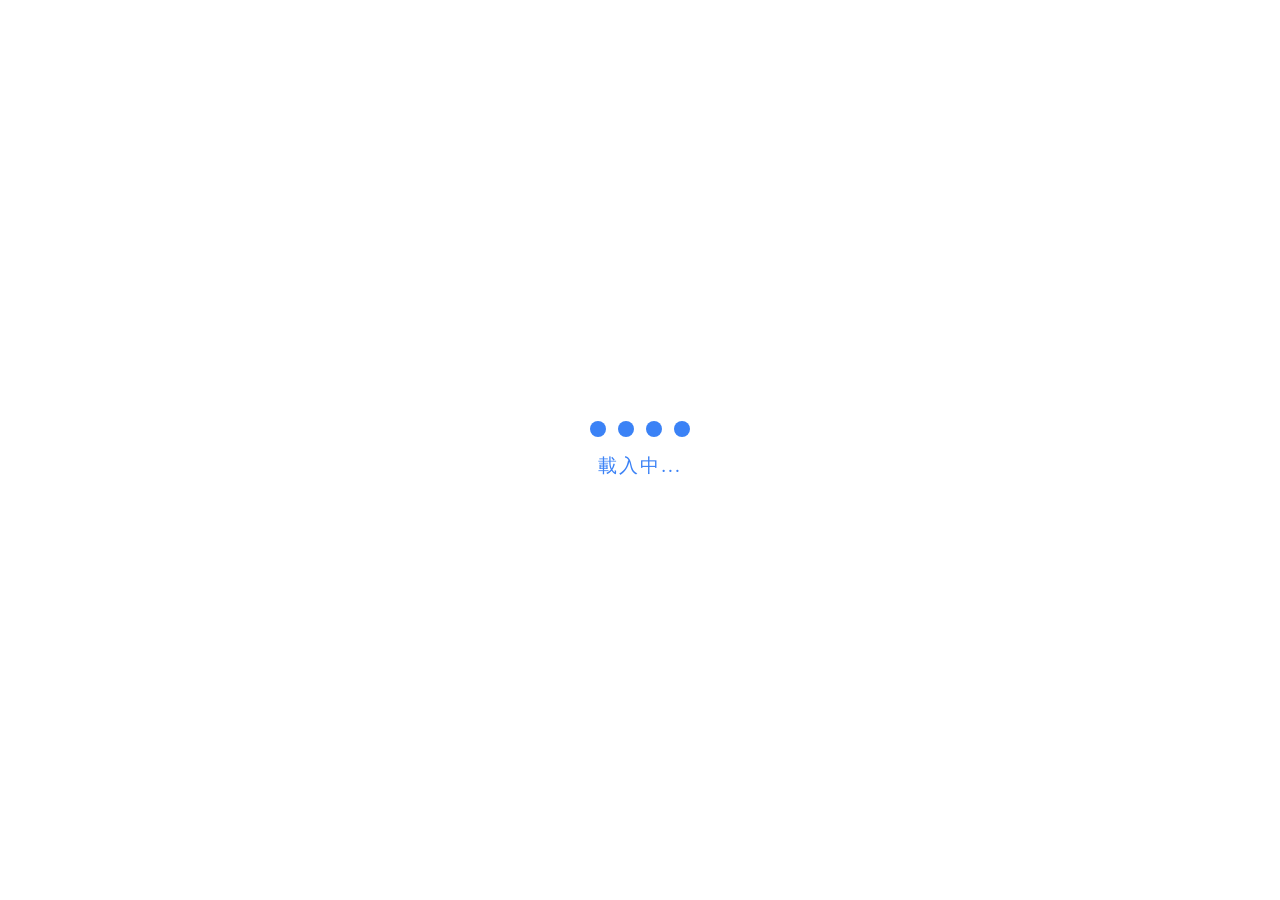
==== commit 5cd8d69c: "Updates" ====
--- a/index.html
+++ b/index.html
@@ -1 +1 @@
-<!DOCTYPE html><html><head><meta charset="utf-8"><meta name="viewport" content="width=device-width, initial-scale=1"><style>.nav-container[data-v-d011003e]{align-items:center;display:flex;justify-content:space-between;margin:0 auto;max-width:1200px}.nav-links[data-v-d011003e]{display:flex;gap:20px}.nav-link[data-v-d011003e]{color:#333;padding:5px 10px;text-decoration:none;transition:color .3s ease}.nav-link[data-v-d011003e]:hover{color:#666}</style><link rel="stylesheet" href="/test-nuxt-page/_nuxt/Nav.CXo_K3dl.css" crossorigin><link rel="preload" as="fetch" crossorigin="anonymous" href="/test-nuxt-page/_payload.json?bc663da5-3e48-4b1a-a597-6a8ac8934d79"><link rel="modulepreload" as="script" crossorigin href="/test-nuxt-page/_nuxt/DHlYwLlB.js"><link rel="modulepreload" as="script" crossorigin href="/test-nuxt-page/_nuxt/BHUMicUn.js"><link rel="modulepreload" as="script" crossorigin href="/test-nuxt-page/_nuxt/C0F9Xnib.js"><link rel="modulepreload" as="script" crossorigin href="/test-nuxt-page/_nuxt/BVtnFm0r.js"><link rel="preload" as="fetch" fetchpriority="low" crossorigin="anonymous" href="/test-nuxt-page/_nuxt/builds/meta/bc663da5-3e48-4b1a-a597-6a8ac8934d79.json"><link rel="prefetch" as="script" crossorigin href="/test-nuxt-page/_nuxt/BYyVR55-.js"><link rel="prefetch" as="script" crossorigin href="/test-nuxt-page/_nuxt/CfsHSYen.js"><link rel="prefetch" as="script" crossorigin href="/test-nuxt-page/_nuxt/BFgz_S_g.js"><script type="module" src="/test-nuxt-page/_nuxt/DHlYwLlB.js" crossorigin></script></head><body><div id="__nuxt"><div><div><nav style="background:#f5f5f5;padding:16px;" data-v-d011003e><div class="nav-container" data-v-d011003e><h1 data-v-d011003e>LightSpace 導覽列</h1><div class="nav-links" data-v-d011003e><a aria-current="page" href="/test-nuxt-page/" class="router-link-active router-link-exact-active nav-link" data-v-d011003e>首頁</a><a href="/test-nuxt-page/history" class="nav-link" data-v-d011003e>歷史</a></div></div></nav><main style="min-height:60vh;padding:24px;"><h2>首頁內容</h2><p>這裡是主要內容區。</p></main><footer style="background:#eee;padding:16px;text-align:center;"><small>© 2025 LightSpace</small></footer></div></div></div><div id="teleports"></div><script type="application/json" data-nuxt-data="nuxt-app" data-ssr="true" id="__NUXT_DATA__" data-src="/test-nuxt-page/_payload.json?bc663da5-3e48-4b1a-a597-6a8ac8934d79">[{"state":1,"once":3,"_errors":4,"serverRendered":6,"path":7,"prerenderedAt":8},["Reactive",2],{},["Set"],["ShallowReactive",5],{},true,"/",1755246384223]</script><script>window.__NUXT__={};window.__NUXT__.config={public:{},app:{baseURL:"/test-nuxt-page/",buildId:"bc663da5-3e48-4b1a-a597-6a8ac8934d79",buildAssetsDir:"/_nuxt/",cdnURL:""}}</script></body></html>+<!DOCTYPE html><html><head><meta charset="utf-8"><meta name="viewport" content="width=device-width, initial-scale=1"><style>.loading-overlay{align-items:center;background:#fffffff2;display:flex;flex-direction:column;height:100vh;justify-content:center;left:0;position:fixed;top:0;width:100vw;z-index:9999}.dot-spinner{display:flex;gap:12px;margin-bottom:16px}.dot{animation:dot-spin 1s linear infinite;background:#3b82f6;border-radius:50%;height:16px;width:16px}.dot:nth-child(2){animation-delay:.2s}.dot:nth-child(3){animation-delay:.4s}.dot:nth-child(4){animation-delay:.6s}@keyframes dot-spin{0%,to{opacity:.3;transform:scale(1)}50%{opacity:1;transform:scale(1.5)}}.loading-text{color:#3b82f6;font-size:1.2rem;font-weight:500;letter-spacing:2px}.fade-enter-active,.fade-leave-active{transition:opacity .4s}.fade-enter-from,.fade-leave-to{opacity:0}</style><link rel="stylesheet" href="/test-nuxt-page/_nuxt/entry.DRr_mc6w.css" crossorigin><link rel="preload" as="fetch" crossorigin="anonymous" href="/test-nuxt-page/_payload.json?ee140fd7-b0a9-4766-b4a3-c72ba968a6e0"><link rel="modulepreload" as="script" crossorigin href="/test-nuxt-page/_nuxt/B_Im2LF2.js"><link rel="preload" as="fetch" fetchpriority="low" crossorigin="anonymous" href="/test-nuxt-page/_nuxt/builds/meta/ee140fd7-b0a9-4766-b4a3-c72ba968a6e0.json"><link rel="prefetch" as="script" crossorigin href="/test-nuxt-page/_nuxt/xi0D61BH.js"><link rel="prefetch" as="script" crossorigin href="/test-nuxt-page/_nuxt/B-6SSFSg.js"><link rel="prefetch" as="script" crossorigin href="/test-nuxt-page/_nuxt/DlAUqK2U.js"><link rel="prefetch" as="script" crossorigin href="/test-nuxt-page/_nuxt/B9hompUb.js"><script type="module" src="/test-nuxt-page/_nuxt/B_Im2LF2.js" crossorigin></script></head><body><div id="__nuxt"><div><div class="loading-overlay"><div class="dot-spinner"><span class="dot"></span><span class="dot"></span><span class="dot"></span><span class="dot"></span></div><div class="loading-text">載入中...</div></div></div></div><div id="teleports"></div><script type="application/json" data-nuxt-data="nuxt-app" data-ssr="true" id="__NUXT_DATA__" data-src="/test-nuxt-page/_payload.json?ee140fd7-b0a9-4766-b4a3-c72ba968a6e0">[{"state":1,"once":3,"_errors":4,"serverRendered":6,"path":7,"prerenderedAt":8},["Reactive",2],{},["Set"],["ShallowReactive",5],{},true,"/",1755247319233]</script><script>window.__NUXT__={};window.__NUXT__.config={public:{},app:{baseURL:"/test-nuxt-page/",buildId:"ee140fd7-b0a9-4766-b4a3-c72ba968a6e0",buildAssetsDir:"/_nuxt/",cdnURL:""}}</script></body></html>
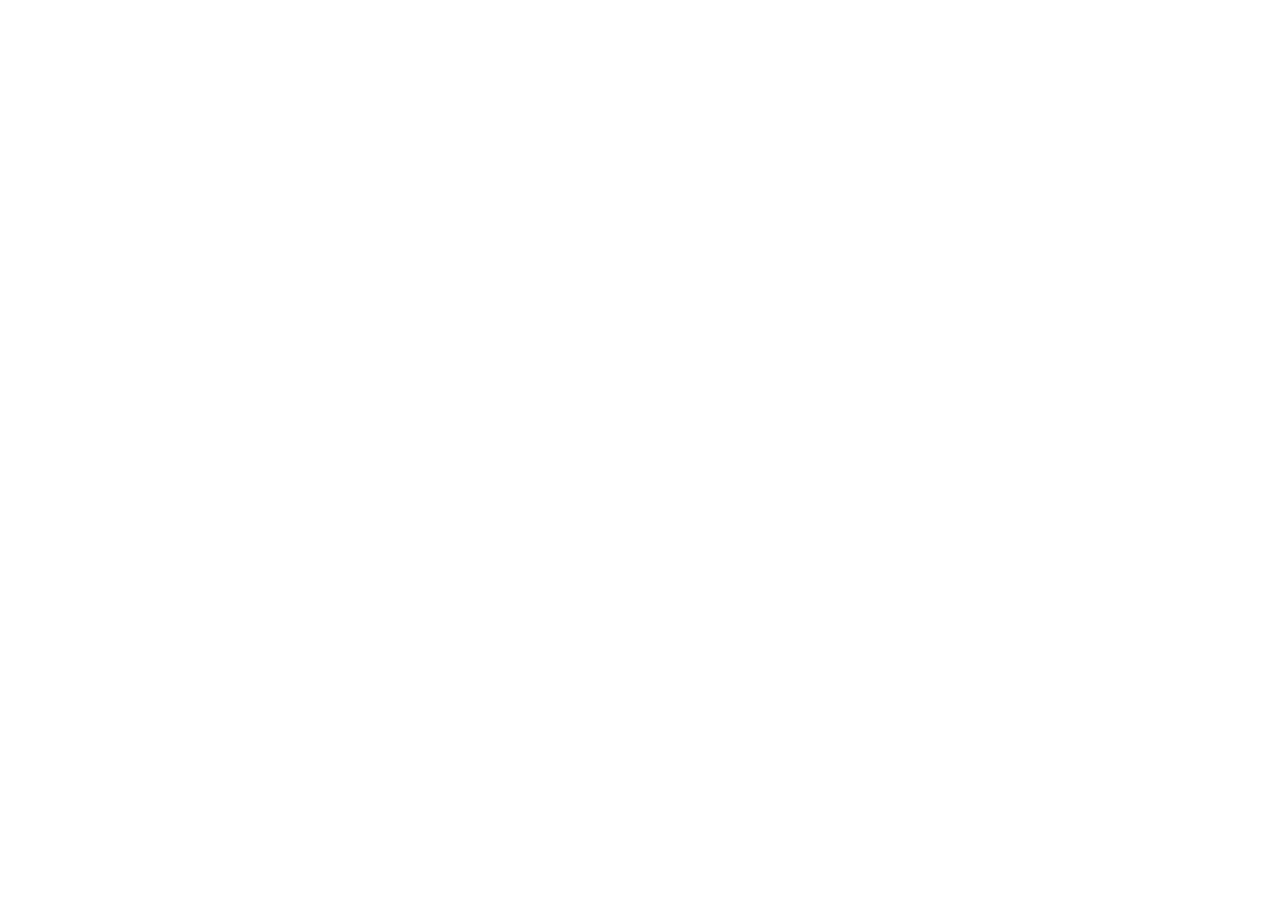
==== commit fdda9c2b: "Updates" ====
--- a/index.html
+++ b/index.html
@@ -1 +1 @@
-<!DOCTYPE html><html><head><meta charset="utf-8"><meta name="viewport" content="width=device-width, initial-scale=1"><style>.loading-overlay{align-items:center;background:#fffffff2;display:flex;flex-direction:column;height:100vh;justify-content:center;left:0;position:fixed;top:0;width:100vw;z-index:9999}.dot-spinner{display:flex;gap:12px;margin-bottom:16px}.dot{animation:dot-spin 1s linear infinite;background:#3b82f6;border-radius:50%;height:16px;width:16px}.dot:nth-child(2){animation-delay:.2s}.dot:nth-child(3){animation-delay:.4s}.dot:nth-child(4){animation-delay:.6s}@keyframes dot-spin{0%,to{opacity:.3;transform:scale(1)}50%{opacity:1;transform:scale(1.5)}}.loading-text{color:#3b82f6;font-size:1.2rem;font-weight:500;letter-spacing:2px}.fade-enter-active,.fade-leave-active{transition:opacity .4s}.fade-enter-from,.fade-leave-to{opacity:0}</style><link rel="stylesheet" href="/test-nuxt-page/_nuxt/entry.DRr_mc6w.css" crossorigin><link rel="preload" as="fetch" crossorigin="anonymous" href="/test-nuxt-page/_payload.json?ee140fd7-b0a9-4766-b4a3-c72ba968a6e0"><link rel="modulepreload" as="script" crossorigin href="/test-nuxt-page/_nuxt/B_Im2LF2.js"><link rel="preload" as="fetch" fetchpriority="low" crossorigin="anonymous" href="/test-nuxt-page/_nuxt/builds/meta/ee140fd7-b0a9-4766-b4a3-c72ba968a6e0.json"><link rel="prefetch" as="script" crossorigin href="/test-nuxt-page/_nuxt/xi0D61BH.js"><link rel="prefetch" as="script" crossorigin href="/test-nuxt-page/_nuxt/B-6SSFSg.js"><link rel="prefetch" as="script" crossorigin href="/test-nuxt-page/_nuxt/DlAUqK2U.js"><link rel="prefetch" as="script" crossorigin href="/test-nuxt-page/_nuxt/B9hompUb.js"><script type="module" src="/test-nuxt-page/_nuxt/B_Im2LF2.js" crossorigin></script></head><body><div id="__nuxt"><div><div class="loading-overlay"><div class="dot-spinner"><span class="dot"></span><span class="dot"></span><span class="dot"></span><span class="dot"></span></div><div class="loading-text">載入中...</div></div></div></div><div id="teleports"></div><script type="application/json" data-nuxt-data="nuxt-app" data-ssr="true" id="__NUXT_DATA__" data-src="/test-nuxt-page/_payload.json?ee140fd7-b0a9-4766-b4a3-c72ba968a6e0">[{"state":1,"once":3,"_errors":4,"serverRendered":6,"path":7,"prerenderedAt":8},["Reactive",2],{},["Set"],["ShallowReactive",5],{},true,"/",1755247319233]</script><script>window.__NUXT__={};window.__NUXT__.config={public:{},app:{baseURL:"/test-nuxt-page/",buildId:"ee140fd7-b0a9-4766-b4a3-c72ba968a6e0",buildAssetsDir:"/_nuxt/",cdnURL:""}}</script></body></html>+<!DOCTYPE html><html><head><meta charset="utf-8"><meta name="viewport" content="width=device-width, initial-scale=1"><link rel="stylesheet" href="/test-nuxt-page/_nuxt/entry.DRr_mc6w.css" crossorigin><link rel="modulepreload" as="script" crossorigin href="/test-nuxt-page/_nuxt/DKL0-vL0.js"><link rel="prefetch" as="style" crossorigin href="/test-nuxt-page/_nuxt/error-404.DlVPZ4GE.css"><link rel="prefetch" as="script" crossorigin href="/test-nuxt-page/_nuxt/BN5cfDRY.js"><link rel="prefetch" as="script" crossorigin href="/test-nuxt-page/_nuxt/DY6DUF9n.js"><link rel="prefetch" as="script" crossorigin href="/test-nuxt-page/_nuxt/DlAUqK2U.js"><link rel="prefetch" as="style" crossorigin href="/test-nuxt-page/_nuxt/error-500.DjyirMQI.css"><link rel="prefetch" as="script" crossorigin href="/test-nuxt-page/_nuxt/BkcVaSEV.js"><script type="module" src="/test-nuxt-page/_nuxt/DKL0-vL0.js" crossorigin></script></head><body><div id="__nuxt"></div><div id="teleports"></div><script type="application/json" data-nuxt-data="nuxt-app" data-ssr="false" id="__NUXT_DATA__">[{"prerenderedAt":1,"serverRendered":2},1755248219276,false]</script><script>window.__NUXT__={};window.__NUXT__.config={public:{},app:{baseURL:"/test-nuxt-page/",buildId:"7cc063fa-37c8-4f68-a5f3-2abab6f42e56",buildAssetsDir:"/_nuxt/",cdnURL:""}}</script></body></html>
